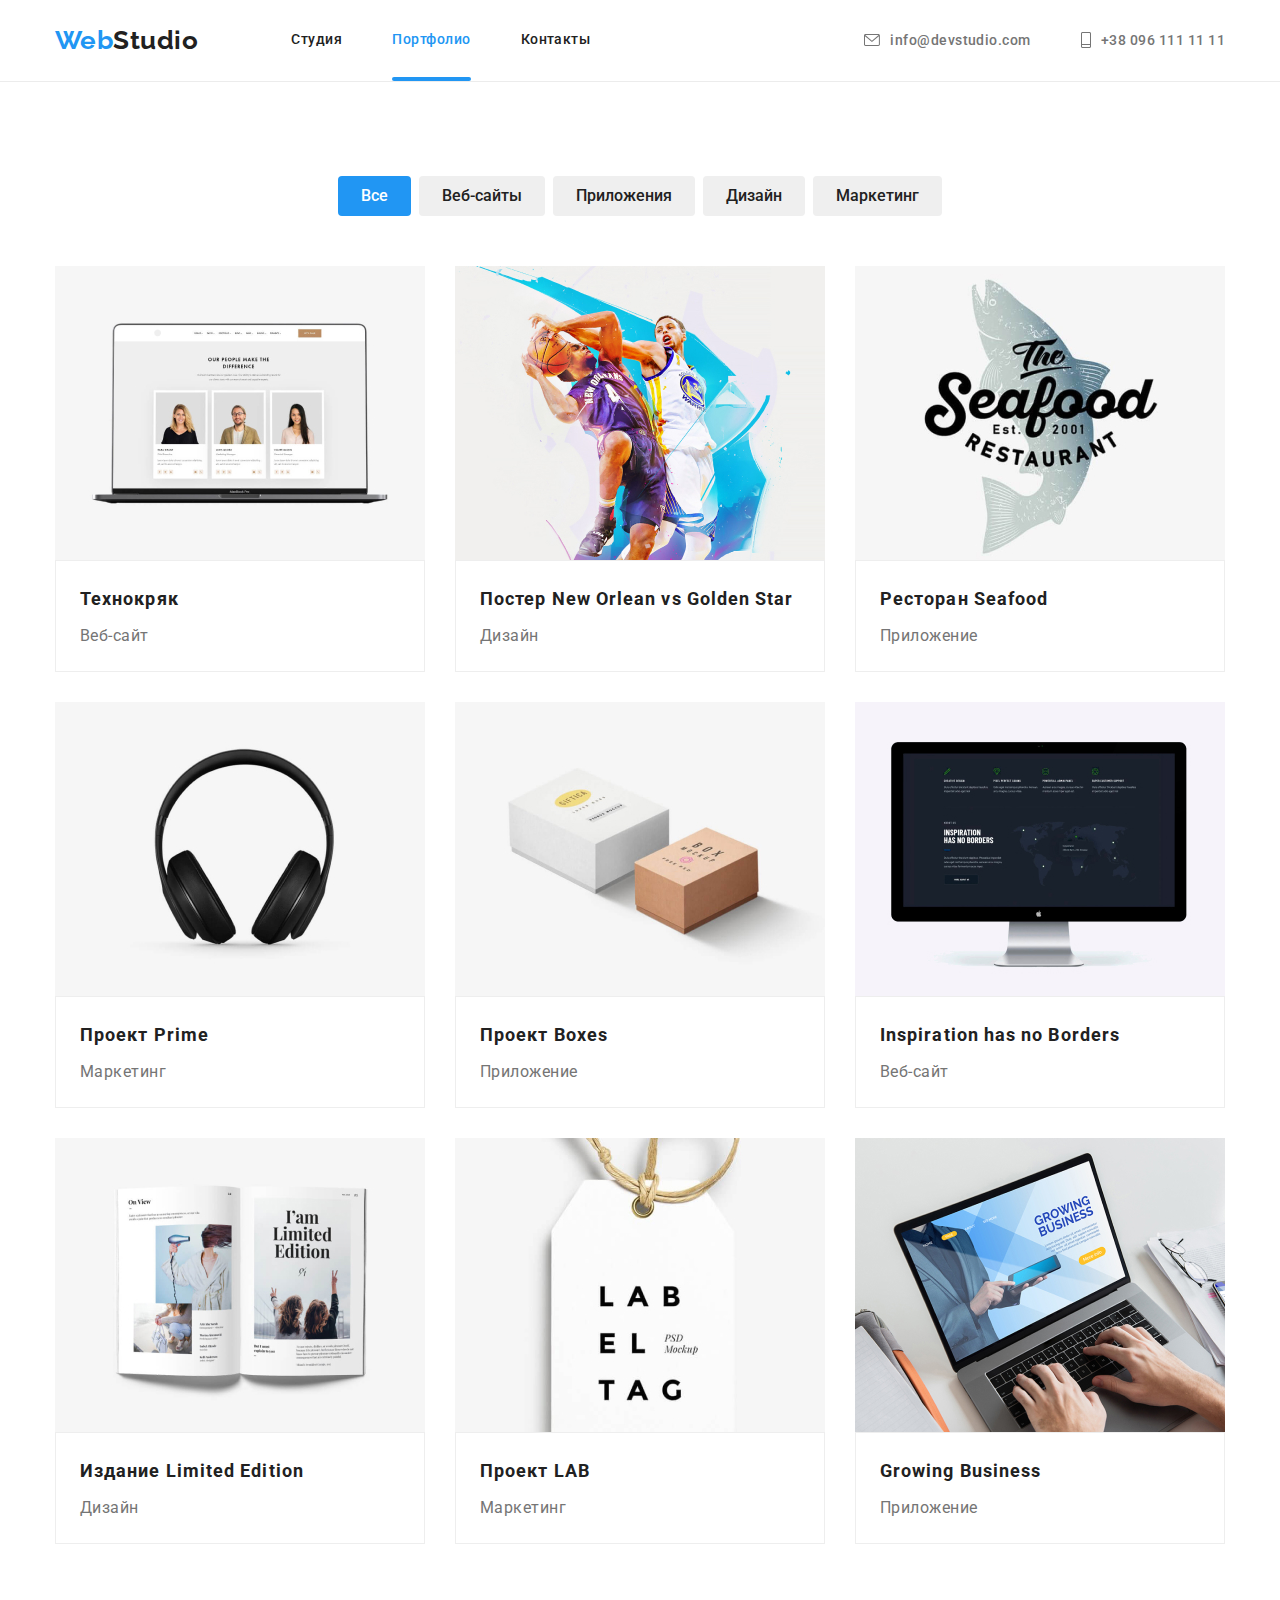
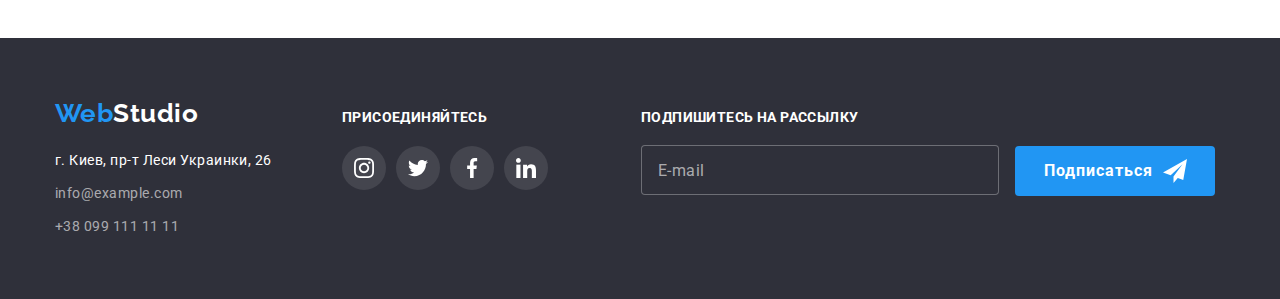
==== portfolio.html @ a531d58f "дз 7" ====
<!DOCTYPE html>
<html lang="ru">
  <head>
    <meta charset="UTF-8" />
    <meta http-equiv="X-UA-Compatible" content="IE=edge" />
    <meta name="viewport" content="width=device-width, initial-scale=1.0" />
    <title>Document</title>
    <link rel="preconnect" href="https://fonts.googleapis.com" />
    <link rel="preconnect" href="https://fonts.gstatic.com" crossorigin />
    <link
      href="https://fonts.googleapis.com/css2?family=Raleway:wght@700&family=Roboto:wght@400;500;700;900&display=swap"
      rel="stylesheet"
    />
    <link
      rel="stylesheet"
      href="https://cdnjs.cloudflare.com/ajax/libs/modern-normalize/1.1.0/modern-normalize.min.css"
    />

    <link rel="stylesheet" href="./css/styles.css" />
  </head>
  <body>
    <!--Шапка-->
    <header class="page-header">
      <div class="container main-nav">
        <nav class="main-nav">
          <a href="/" class="logo">Web<span class="logo-text">Studio</span></a>
          <ul class="site-nav list">
            <li class="item"><a href="./index.html" class="link">Студия</a></li>
            <li class="item"><a href="" class="link current">Портфолио</a></li>
            <li class="item"><a href="" class="link">Контакты</a></li>
          </ul>
        </nav>
        <ul class="auth-nav list">
          <li class="item">
            <a href="mailto:info@devstudio.com" class="link">
              <svg class="icon" width="16" height="12">
                <use href="./images/icons.svg#icon-mail"></use>
              </svg>
              info@devstudio.com
            </a>
          </li>
          <li class="item">
            <a href="tel:+38 096 111 11 11" class="link">
              <svg class="icon" width="10" height="16">
                <use href="./images/icons.svg#icon-telephone"></use>
              </svg>
              +38 096 111 11 11
            </a>
          </li>
        </ul>
      </div>
    </header>
    <main>
      <!--Перечень услуг-->
      <section class="section">
        <div class="container">
          <ul class="sections-button">
            <li class="item">
              <button type="button" class="button-link current">Все</button>
            </li>
            <li class="item">
              <button type="button" class="button-link">Веб-сайты</button>
            </li>
            <li class="item">
              <button type="button" class="button-link">Приложения</button>
            </li>
            <li class="item">
              <button type="button" class="button-link">Дизайн</button>
            </li>
            <li class="item">
              <button type="button" class="button-link">Маркетинг</button>
            </li>
          </ul>
          <ul class="portfolio-cards">
            <li class="cards-item">
              <a href="" class="products-cards">
                <div class="cards-item-link">
                  <img src="./images/img7.jpg" alt="Ноутбук" width="370" />
                  <p class="portfolio-text">
                    Технокряк это современная площадка распространения
                    коронавируса. Компании используют эту платформу для
                    цифрового шпионажа и атак на защищённые сервера конкурентов.
                  </p>
                </div>
                <div class="portfolio-border">
                  <h2 class="portfolio-name">Технокряк</h2>
                  <p class="portfolio-surname">Веб-сайт</p>
                </div>
              </a>
            </li>
            <li class="cards-item">
              <a href="" class="products-cards">
                <div class="cards-item-link">
                  <img
                    src="./images/img8.jpg"
                    alt="Баскетболисты"
                    width="370"
                  />
                  <p class="portfolio-text">
                    Технокряк это современная площадка распространения
                    коронавируса. Компании используют эту платформу для
                    цифрового шпионажа и атак на защищённые сервера конкурентов.
                  </p>
                </div>
                <div class="portfolio-border">
                  <h2 class="portfolio-name">
                    Постер<span lang="en"> New Orlean vs Golden Star</span>
                  </h2>
                  <p class="portfolio-surname">Дизайн</p>
                </div>
              </a>
            </li>
            <li class="cards-item">
              <a href="" class="products-cards">
                <div class="cards-item-link">
                  <img src="./images/img9.jpg" alt="Рыба" width="370" />
                  <p class="portfolio-text">
                    Технокряк это современная площадка распространения
                    коронавируса. Компании используют эту платформу для
                    цифрового шпионажа и атак на защищённые сервера конкурентов.
                  </p>
                </div>
                <div class="portfolio-border">
                  <h2 class="portfolio-name">
                    Ресторан<span lang="en"> Seafood</span>
                  </h2>
                  <p class="portfolio-surname">Приложение</p>
                </div>
              </a>
            </li>
            <li class="cards-item">
              <a href="" class="products-cards">
                <div class="cards-item-link">
                  <img src="./images/img10.jpg" alt="Наушники" width="370" />
                  <p class="portfolio-text">
                    Технокряк это современная площадка распространения
                    коронавируса. Компании используют эту платформу для
                    цифрового шпионажа и атак на защищённые сервера конкурентов.
                  </p>
                </div>
                <div class="portfolio-border">
                  <h2 class="portfolio-name">
                    Проект<span lang="en"> Prime</span>
                  </h2>
                  <p class="portfolio-surname">Маркетинг</p>
                </div>
              </a>
            </li>
            <li class="cards-item">
              <a href="" class="products-cards">
                <div class="cards-item-link">
                  <img src="./images/img11.jpg" alt="Коробки" width="370" />
                  <p class="portfolio-text">
                    Технокряк это современная площадка распространения
                    коронавируса. Компании используют эту платформу для
                    цифрового шпионажа и атак на защищённые сервера конкурентов.
                  </p>
                </div>
                <div class="portfolio-border">
                  <h2 class="portfolio-name">
                    Проект<span lang="en"> Boxes</span>
                  </h2>
                  <p class="portfolio-surname">Приложение</p>
                </div>
              </a>
            </li>
            <li class="cards-item">
              <a href="" class="products-cards">
                <div class="cards-item-link">
                  <img src="./images/img12.jpg" alt="Монитор" width="370" />
                  <p class="portfolio-text">
                    Технокряк это современная площадка распространения
                    коронавируса. Компании используют эту платформу для
                    цифрового шпионажа и атак на защищённые сервера конкурентов.
                  </p>
                </div>
                <div class="portfolio-border">
                  <h2 class="portfolio-name">
                    <span lang="en"> Inspiration has no Borders</span>
                  </h2>
                  <p class="portfolio-surname">Веб-сайт</p>
                </div>
              </a>
            </li>
            <li class="cards-item">
              <a href="" class="products-cards">
                <div class="cards-item-link">
                  <img src="./images/img13.jpg" alt="Журнал" width="370" />
                  <p class="portfolio-text">
                    Технокряк это современная площадка распространения
                    коронавируса. Компании используют эту платформу для
                    цифрового шпионажа и атак на защищённые сервера конкурентов.
                  </p>
                </div>
                <div class="portfolio-border">
                  <h2 class="portfolio-name">
                    Издание<span lang="en"> Limited Edition</span>
                  </h2>
                  <p class="portfolio-surname">Дизайн</p>
                </div>
              </a>
            </li>
            <li class="cards-item">
              <a href="" class="products-cards">
                <div class="cards-item-link">
                  <img src="./images/img14.jpg" alt="Кулон" width="370" />
                  <p class="portfolio-text">
                    Технокряк это современная площадка распространения
                    коронавируса. Компании используют эту платформу для
                    цифрового шпионажа и атак на защищённые сервера конкурентов.
                  </p>
                </div>
                <div class="portfolio-border">
                  <h2 class="portfolio-name">
                    Проект<span lang="en"> LAB</span>
                  </h2>
                  <p class="portfolio-surname">Маркетинг</p>
                </div>
              </a>
            </li>
            <li class="cards-item">
              <a href="" class="products-cards">
                <div class="cards-item-link">
                  <img
                    src="./images/img15.jpg"
                    alt="Работа за ноутбуком"
                    width="370"
                  />
                  <p class="portfolio-text">
                    Технокряк это современная площадка распространения
                    коронавируса. Компании используют эту платформу для
                    цифрового шпионажа и атак на защищённые сервера конкурентов.
                  </p>
                </div>
                <div class="portfolio-border">
                  <h2 class="portfolio-name">
                    <span lang="en"> Growing Business</span>
                  </h2>
                  <p class="portfolio-surname">Приложение</p>
                </div>
              </a>
            </li>
          </ul>
        </div>
      </section>
    </main>
    <!--Подвал-->
    <footer class="basement basic">
      <div class="container">
        <div class="footer-other">
          <div class="adress-other">
            <a href="/" class="logo"
              >Web<span class="logo-second">Studio</span></a
            >
            <address class="addres-list">
              г. Киев, пр-т Леси Украинки, 26
            </address>

            <address>
              <ul class="contacts-list">
                <li class="item">
                  <a href="mailto:info@example.com" class="link"
                    >info@example.com</a
                  >
                </li>
                <li class="item">
                  <a href="tel:+380991111111" class="link">+38 099 111 11 11</a>
                </li>
              </ul>
            </address>
          </div>
          <div class="second-other">
            <h2 class="second-title">Присоединяйтесь</h2>
            <ul class="second-social-list">
              <li class="second-social-item">
                <a href="" class="second-social-link">
                  <svg class="second-social-icon" width="20" height="20">
                    <use href="./images/icons.svg#icon-instagram"></use>
                  </svg>
                </a>
              </li>
              <li class="second-social-item">
                <a href="" class="second-social-link">
                  <svg class="second-social-icon" width="20" height="20">
                    <use href="./images/icons.svg#icon-twitter"></use>
                  </svg>
                </a>
              </li>
              <li class="second-social-item">
                <a href="" class="second-social-link">
                  <svg class="second-social-icon" width="20" height="20">
                    <use href="./images/icons.svg#icon-facebook"></use>
                  </svg>
                </a>
              </li>
              <li class="second-social-item">
                <a href="" class="second-social-link">
                  <svg class="second-social-icon" width="20" height="20">
                    <use href="./images/icons.svg#icon-linkedin"></use>
                  </svg>
                </a>
              </li>
            </ul>
          </div>
          <div class="second-form">
            <form class="form-footer">
              <h3 class="form-title">Подпишитесь на рассылку</h3>
              <input
                type="email"
                name="mail"
                id="mail"
                class="form-comment"
                placeholder="E-mail"
              />
              <button type="submit" class="form-button">
                Подписаться
                <svg class="form-icon" width="24" height="24">
                  <use href="./images/icons.svg#iconsend"></use>
                </svg>
              </button>
            </form>
          </div>
        </div>
      </div>
    </footer>
  </body>
</html>
---- css/styles.css ----
/* цвет основно текста #212121 */
/* цвет вторичного текста #757575 */
/* акцент #2196F3 */
:root {
  --primary-text-color: #757575;
  --title-text-color: #212121;
  --accent-color: #2196f3;
  --primary-bg-color: #ffffff;
  --second-accent-color: rgba(255, 255, 255, 0.6);
  --secondary-bg-color: #f5f4fa;
}
body {
  background-color: var(--primary-bg-color);
  color: var(--primary-text-color);

  font-family: Roboto, sans-serif;
  letter-spacing: 0.03em;
}
/* Utilities */
ul {
  padding: 0;
  margin: 0;
  list-style: none;
}
.container {
  margin-left: auto;
  margin-right: auto;
  width: 1200px;
  padding-left: 15px;
  padding-right: 15px;
  /* outline: 1px solid tomato; */
}
img {
  display: block;
  max-width: 100%;
  height: auto;
}
.section {
  padding-top: 94px;
  padding-bottom: 94px;
}

.logo {
  color: var(--accent-color);

  font-family: Raleway, sans-serif;
  font-weight: 700;
  font-size: 26px;
  line-height: 1.2;
  text-decoration: none;
}
.logo-text {
  color: var(--title-text-color);
}

/* Page header */
.page-header {
  border-bottom: 1px solid #ececec;
}
/* Main nav */
.main-nav {
  display: flex;
  align-items: center;
}
/* site nav */
.site-nav {
  display: flex;
  margin-left: 93px;
}
.site-nav .item:not(:last-child) {
  margin-right: 50px;
}
.site-nav .link {
  position: relative;
  display: block;
  padding-top: 32px;
  padding-bottom: 32px;
  color: var(--title-text-color);

  font-weight: 500;
  font-size: 14px;
  line-height: 1.14;
  text-decoration: none;
  transition: color 250ms cubic-bezier(0.4, 0, 0.2, 1);
}
.site-nav .link:hover,
.site-nav .link:focus {
  color: var(--accent-color);
  transition: color 250ms cubic-bezier(0.4, 0, 0.2, 1);
}
.site-nav .link.current::after {
  content: "";
  position: absolute;
  width: 100%;
  height: 4px;
  bottom: -1px;
  left: 0;
  border-radius: 2px;
  background-color: var(--accent-color);
}
.site-nav .link.current {
  color: var(--accent-color);
}
/* auth nav */
.auth-nav {
  margin-left: auto;
  display: flex;
}
.auth-nav .item:not(:last-child) {
  margin-right: 50px;
}
.auth-nav .link {
  display: flex;
  align-items: center;
  justify-content: center;
  padding-top: 32px;
  padding-bottom: 32px;
  color: var(--primary-text-color);

  font-weight: 500;
  font-size: 14px;
  line-height: 1.2;
  text-decoration: none;
  transition: color 250ms cubic-bezier(0.4, 0, 0.2, 1);
}
.auth-nav .icon {
  fill: currentColor;
  margin-right: 10px;
}
.auth-nav .link:hover,
.auth-nav .link:focus {
  color: var(--accent-color);
  transition: color 250ms cubic-bezier(0.4, 0, 0.2, 1);
}
.auth-nav .link.current {
  color: var(--accent-color);
}

/* Hero */
.hero {
  padding-top: 200px;
  padding-bottom: 200px;
  text-align: center;
}
.hero-title {
  margin-top: 0;
  margin-bottom: 30px;
  color: var(--primary-bg-color);

  font-weight: 900;
  font-size: 44px;
  line-height: 1.4;
  text-transform: uppercase;
}
.basic {
  background-color: #2f303a;
}
.second {
  background-color: var(--secondary-bg-color);
}
.overlay {
  max-width: 1600px;
  margin-left: auto;
  margin-right: auto;
  background-image: linear-gradient(
      rgba(47, 48, 58, 0.4),
      rgba(47, 48, 58, 0.4)
    ),
    url(../images/hero1.jpg);
  background-repeat: no-repeat;
  background-position: center;
  background-size: cover;
}
.backdrop {
  position: fixed;
  top: 0;
  left: 0;
  width: 100%;
  height: 100%;
  background-color: rgba(0, 0, 0, 0.2);
  z-index: 1;
  opacity: 1;
  transition: opacity 250ms cubic-bezier(0.4, 0, 0.2, 1);
}
.backdrop.is-hidden {
  opacity: 0;
  pointer-events: none;
}
.backdrop.is-hidden .modal {
  transform: translate(-50%, -50%) scale(0.2);
}
.modal {
  position: fixed;
  top: 50%;
  left: 50%;
  width: 528px;
  height: 581px;
  background-color: var(--primary-bg-color);
  box-shadow: 0px 1px 3px rgba(0, 0, 0, 0.12), 0px 1px 1px rgba(0, 0, 0, 0.14),
    0px 2px 1px rgba(0, 0, 0, 0.2);
  border-radius: 4px;
  transform: translate(-50%, -50%) scale(1);
  transition: transform 250ms cubic-bezier(0.4, 0, 0.2, 1);
}
.modal-close {
  position: absolute;
  top: 10px;
  right: 10px;
  width: 30px;
  height: 30px;
  background-color: var(--primary-bg-color);
  border: 1px solid rgba(0, 0, 0, 0.1);
  border-radius: 50%;
  display: flex;
  align-items: center;
  justify-content: center;
  cursor: pointer;
  transition: border-color 250ms;
  transition-timing-function: cubic-bezier(0.4, 0, 0.2, 1);
}
.close-icon {
  transition: fill 250ms linear;
  transition-timing-function: cubic-bezier(0.4, 0, 0.2, 1);
}
.modal-close:hover .close-icon {
  fill: var(--accent-color);
}
.is-hidden {
  visibility: hidden;
  opacity: 0;
  pointer-events: none;
}
.modal-title {
  padding-bottom: 12px;
  font-weight: bold;
  font-size: 20px;
  line-height: 1.2px;
  letter-spacing: 0.03em;
  color: var(--title-text-color);
  text-align: center;
}
.modal-form {
  margin-left: auto;
  margin-right: auto;
  padding: 40px;
}
.form-field {
  position: relative;
  margin-top: 30px;
  display: flex;
  flex-direction: column;
}
.policy-field {
  margin-top: 20px;
  margin-bottom: 30px;
}
.is-hidden {
  position: absolute;
  width: 1px;
  height: 1px;
  margin: -1px;
  border: 0;
  padding: 0;
  clip: rect(0 0 0 0);
  overflow: hidden;
}
.policy-text {
  display: flex;
  font-size: 14px;
  line-height: 1.71;
  letter-spacing: 0.03em;
  align-items: center;
  justify-content: center;
  color: var(--primary-text-color);
}
.policy-text::before {
  content: "";
  width: 16px;
  height: 15px;
  border: solid 2px #000000;
  margin-right: 5px;
  display: block;
  border-radius: 2px;
}
.policy-link {
  text-decoration-skip-ink: none;
  color: var(--accent-color);
  padding-left: 3px;
}
.checkbox:checked + .policy-text::before {
  background-size: contain;
  background: url(../images/icon\ check.svg);
  background-origin: border-box;
  border: none;
}
.form-label {
  position: absolute;
  padding-bottom: 10px;
  bottom: 100%;
  left: 0px;
  font-weight: 400;
  font-size: 12px;
  line-height: 1.2px;
  letter-spacing: 0.01em;
  color: rgba(117, 117, 117, 1);
}
.input-icon {
  position: absolute;
  margin-left: 12px;
  top: 50%;
  transform: translateY(-50%);
  left: 5px;
}
.input-svg {
  position: relative;
}
.form-input {
  width: 100%;
  height: 40px;
  margin: 0;
  padding-top: 12px;
  padding-bottom: 12px;
  padding-left: 42px;
  border: 1px solid rgba(33, 33, 33, 0.2);
  border-radius: 4px;
  outline: none;
  transition: border-color 250ms linear;
  transition-timing-function: cubic-bezier(0.4, 0, 0.2, 1);
}
.form-input:focus + .input-icon {
  fill: var(--accent-color);
  border-color: var(--accent-color);
}
.form-input:focus {
  border-color: var(--accent-color);
}
.coment::placeholder {
  font-size: 14px;
  line-height: 1.14;
  letter-spacing: 0.01em;
  color: rgba(117, 117, 117, 0.5);
}
.coment {
  border: 1px solid rgba(33, 33, 33, 0.2);
  padding-top: 0;
  padding: 12px 16px;
  border-radius: 4px;
  outline: none;
  width: 100%;
  height: 120px;
  resize: none;
}
.coment:focus {
  border-color: var(--accent-color);
}
.modal-button {
  display: block;
  margin-left: auto;
  margin-right: auto;
  font-size: 16px;
  line-height: 1.9;
  text-align: center;
  letter-spacing: 0.06em;
  width: 200px;
  height: 50px;
  box-shadow: 0px 4px 4px rgba(0, 0, 0, 0.15);
  border-radius: 4px;
  border: none;
  cursor: pointer;
  background-color: var(--accent-color);
  color: var(--primary-bg-color);
}
.modal-button:hover,
.modal-button:focus {
  background-color: #188ce8;
  transition: background-color 250ms cubic-bezier(0.4, 0, 0.2, 1);
}
/* Section */
.section-block {
  padding-top: 0;
  padding-bottom: 94px;
}
.section-title {
  margin-top: 0;
  margin-bottom: 50px;
  color: var(--title-text-color);

  font-weight: 700;
  font-size: 36px;
  line-height: 1.2;
  text-align: center;
}
.doing {
  display: flex;
  flex-wrap: wrap;
  margin-right: -30px;
}
.doing .item {
  flex-basis: calc(100% / 3 - 30px);
  margin-right: 30px;
}
.thumb {
  position: relative;
}
.thumb .labe {
  position: absolute;
  width: 100%;
  height: 70px;
  bottom: 0;
  left: 0;
  margin: 0;
  padding: 27px 82px;
  font-weight: bold;
  text-align: center;
  font-size: 14px;
  line-height: 1.14;
  letter-spacing: 0.03em;
  text-transform: uppercase;
  background-color: rgba(47, 48, 58, 0.8);
  color: var(--primary-bg-color);
}
/* Features */
.feature-list {
  display: flex;
  flex-wrap: wrap;
  margin-right: -30px;
}
.feature-list .item {
  flex-basis: calc(100% / 4 - 30px);
  margin-right: 30px;
}
.feature-list .about {
  display: flex;
  align-items: center;
  justify-content: center;
  width: 270px;
  height: 120px;
  margin-bottom: 30px;
  background-color: #f5f4fa;
  border-radius: 4px;
}
.feature-list .icon {
  display: flex;
  align-items: center;
  justify-content: center;
}
.feature-list .title {
  margin-top: 0;
  margin-bottom: 10px;
  color: var(--title-text-color);

  font-weight: 700;
  font-size: 14px;
  line-height: 1.14;
  text-transform: uppercase;
}
.feature-list .text {
  margin-top: 0;
  margin-bottom: 0;
  font-size: 14px;
  line-height: 1.71;
}
/* Team */
.team-list {
  display: flex;
  flex-wrap: wrap;
  margin-right: -30px;
  text-align: center;
}
.team-list .item {
  flex-basis: calc(100% / 4 - 30px);
  margin-right: 30px;
}
.team-list .title {
  margin-top: 0;
  margin-bottom: 10px;
  color: var(--title-text-color);

  font-weight: 500;
  font-size: 16px;
  line-height: 1.2;
}
.team-list .text {
  margin-top: 0;
  margin-bottom: 0;
  font-size: 16px;
  line-height: 1.2;
  margin-bottom: 16px;
}
.description {
  padding: 30px 0;
}
.foto {
  background: #ffffff;
  box-shadow: 0px 1px 3px rgba(0, 0, 0, 0.12), 0px 1px 1px rgba(0, 0, 0, 0.14),
    0px 2px 1px rgba(0, 0, 0, 0.2);
  border-radius: 0px 0px 4px 4px;
}
.team-social-list {
  display: flex;
  justify-content: center;
}
.team-social-item {
  width: 44px;
  height: 44px;
}
.team-social-item + .team-social-item {
  margin-left: 10px;
}
.team-social-link {
  width: 100%;
  height: 100%;
  border-radius: 50%;
  display: flex;
  align-items: center;
  justify-content: center;
  background-color: #ffffff;
  color: #afb1b8;
  transition: color 250ms cubic-bezier(0.4, 0, 0.2, 1),
    background-color 250ms cubic-bezier(0.4, 0, 0.2, 1);
}
.team-social-icon {
  fill: currentColor;
}
.team-social-link:hover,
.team-social-link:focus {
  background-color: var(--accent-color);
  color: #ffffff;
  transition: color 250ms cubic-bezier(0.4, 0, 0.2, 1),
    background-color 250ms cubic-bezier(0.4, 0, 0.2, 1);
}
/* Clients */
.section-clients {
  display: flex;
  justify-content: center;
}
.section-clients-item {
  width: 170px;
  height: 92px;
}
.section-clients-item + .section-clients-item {
  margin-left: 30px;
}
.section-clients-link {
  width: 100%;
  height: 100%;
  display: flex;
  align-items: center;
  justify-content: center;
  border: 1px solid #afb1b8;
  border-radius: 4px;
  color: #afb1b8;
  transition: color 250ms cubic-bezier(0.4, 0, 0.2, 1),
    background-color 250ms cubic-bezier(0.4, 0, 0.2, 1);
}
.section-clients-icon {
  fill: currentColor;
}
.section-clients-link:hover,
.section-clients-link:focus {
  background-color: #ffffff;
  color: var(--accent-color);
  border: 1px solid var(--accent-color);
  transition: color 250ms cubic-bezier(0.4, 0, 0.2, 1),
    background-color 250ms cubic-bezier(0.4, 0, 0.2, 1);
}

/* Button */
.button {
  border-radius: 4px;
  padding: 10px 32px;

  color: var(--title-text-color);
  background-color: var(--primary-bg-color);
  text-align: center;
  font-family: inherit;
  border: 1px solid transparent;
  cursor: pointer;
}
.button.ptimary {
  background-color: var(--accent-color);
  color: var(--primary-bg-color);

  font-weight: 700;
  font-size: 16px;
  line-height: 1.8;
}

.sections-button .item:not(:last-child) {
  margin-right: 8px;
}
.sections-button {
  display: flex;
  margin-top: 0;
  margin-bottom: 50px;
  justify-content: center;
}
.button-link {
  display: inline-block;
  border-radius: 4px;
  padding: 6px 22px;
  color: var(--title-text-color);

  font-weight: 500;
  font-size: 16px;
  line-height: 1.63;
  cursor: pointer;
  font-family: inherit;
  text-align: center;
  border: 1px solid transparent;
  transition: color 250ms cubic-bezier(0.4, 0, 0.2, 1),
    background-color 250ms cubic-bezier(0.4, 0, 0.2, 1);
}
.button-link:hover,
.button-link:focus {
  color: var(--primary-bg-color);
  background-color: var(--accent-color);
  box-shadow: 0px 3px 1px rgba(0, 0, 0, 0.1), 0px 1px 2px rgba(0, 0, 0, 0.08),
    0px 2px 2px rgba(0, 0, 0, 0.12);
  transition: color 250ms cubic-bezier(0.4, 0, 0.2, 1),
    background-color 250ms cubic-bezier(0.4, 0, 0.2, 1);
}
.button-link.current {
  background-color: var(--accent-color);
  color: var(--primary-bg-color);
}
.logo-second {
  color: var(--primary-bg-color);
}
/* Contacts */
.addres-list {
  margin-top: 20px;
  color: var(--primary-bg-color);
  font-style: normal;
  font-size: 14px;
  line-height: 1.71;
  transition: color 250ms cubic-bezier(0.4, 0, 0.2, 1),
    background-color 250ms cubic-bezier(0.4, 0, 0.2, 1);
}
.addres-list:hover,
.addres-list:focus {
  color: var(--accent-color);
  transition: color 250ms cubic-bezier(0.4, 0, 0.2, 1),
    background-color 250ms cubic-bezier(0.4, 0, 0.2, 1);
}
.contacts-list .item {
  margin-top: 9px;
}
.contacts-list .link {
  /* margin-top: 9px; */
  color: var(--second-accent-color);
  font-style: normal;
  font-size: 14px;
  line-height: 1.71;
  text-decoration: none;
  transition: color 250ms cubic-bezier(0.4, 0, 0.2, 1),
    background-color 250ms cubic-bezier(0.4, 0, 0.2, 1);
}
.contacts-list .link:hover,
.contacts-list .link:focus {
  color: var(--accent-color);
  transition: color 250ms cubic-bezier(0.4, 0, 0.2, 1),
    background-color 250ms cubic-bezier(0.4, 0, 0.2, 1);
}
/* Перечень услуг */
.portfolio-cards {
  display: flex;
  flex-wrap: wrap;
  margin-right: -30px;
  margin-bottom: -30px;
}
.portfolio-cards .cards-item {
  flex-basis: calc(100% / 3 - 30px);
  margin-right: 30px;
  margin-bottom: 30px;
}

.portfolio-cards .portfolio-name {
  margin-top: 0;
  margin-bottom: 4px;
  color: var(--title-text-color);

  font-weight: 700;
  font-size: 18px;
  line-height: 2;
  letter-spacing: 0.06em;
}
.portfolio-cards .portfolio-surname {
  margin-top: 0;
  margin-bottom: 0;
  font-weight: 400;
  font-size: 16px;
  line-height: 1.88;
  letter-spacing: 0.03em;
  color: var(--primary-text-color);
}
.portfolio-border {
  padding: 20px 24px;
  border: 1px solid #eeeeee;
}
.products-cards {
  text-decoration: none;
}

.cards-item-link {
  position: relative;
  overflow: hidden;
}
.portfolio-text {
  position: absolute;
  top: 0;
  left: 0;
  margin: 0;
  font-family: roboto;
  font-weight: 400;
  font-size: 18px;
  line-height: 1.6;
  color: var(--primary-bg-color);
  background-color: rgba(33, 150, 243, 0.9);
  padding: 63px 24px;
  transform: translateY(100%);
  transition: transform 250ms cubic-bezier(0.4, 0, 0.2, 1);
}
.cards-item:hover .portfolio-text {
  transform: translateY(0);
}
.cards-item:hover {
  box-shadow: 0px 1px 1px rgba(0, 0, 0, 0.12), 0px 4px 4px rgba(0, 0, 0, 0.06),
    1px 4px 6px rgba(0, 0, 0, 0.16);
}
/* Подвал */
.basement {
  padding-top: 60px;
  padding-bottom: 60px;
}
.second-title {
  display: flex;
  font-weight: 700;
  font-size: 14px;
  line-height: 1.14;
  letter-spacing: 0.03em;
  text-transform: uppercase;
  color: var(--primary-bg-color);
  margin-bottom: 20px;
}
.footer-other {
  display: flex;
  align-items: baseline;
}
.adress-other {
  margin-right: 70px;
}

.second-social-list {
  display: flex;
}
.second-social-item {
  width: 44px;
  height: 44px;
}
.second-social-item + .second-social-item {
  margin-left: 10px;
}
.second-social-link {
  width: 100%;
  height: 100%;
  border-radius: 50%;
  display: flex;
  align-items: center;
  justify-content: center;
  background-color: rgba(255, 255, 255, 0.1);
  color: #ffffff;
  transition: color 250ms cubic-bezier(0.4, 0, 0.2, 1),
    background-color 250ms cubic-bezier(0.4, 0, 0.2, 1);
}
.second-social-icon {
  fill: currentColor;
}
.second-social-link:hover,
.second-social-link:focus {
  background-color: var(--accent-color);
  color: #ffffff;
  transition: color 250ms cubic-bezier(0.4, 0, 0.2, 1),
    background-color 250ms cubic-bezier(0.4, 0, 0.2, 1);
}

.second-form {
  display: block;
  margin-left: 93px;
}
.form-footer {
  /* display: flex;
  flex-wrap: wrap; */
}
.form-title {
  font-weight: 700;
  font-size: 14px;
  letter-spacing: 0.03em;
  text-transform: uppercase;
  color: var(--primary-bg-color);
  margin: 0;
  margin-bottom: 20px;
}

.form-comment::placeholder {
  font-size: 16px;
  line-height: 1.25;
  letter-spacing: 0.03em;
  color: rgba(255, 255, 255, 0.6);
}
.form-comment {
  width: 358px;
  height: 50px;
  border: 1px solid rgba(255, 255, 255, 0.3);
  box-sizing: border-box;
  border-radius: 4px;
  color: rgba(255, 255, 255, 0.6);
  background-color: #2f303a;
  padding: 15px 16px;
}
.form-button {
  margin-left: 12px;
  margin-right: auto;
  font-size: 16px;
  line-height: 1.9;
  text-align: center;
  letter-spacing: 0.06em;
  font-weight: bold;
  width: 200px;
  height: 50px;
  color: var(--primary-bg-color);
  background: var(--accent-color);
  border-radius: 4px;
  cursor: pointer;
  border: none;
  align-items: center;
  justify-content: center;
  display: inline-flex;
}
.form-icon {
  margin-left: 10px;
  fill: var(--primary-bg-color);
  align-items: center;
  justify-content: center;
}
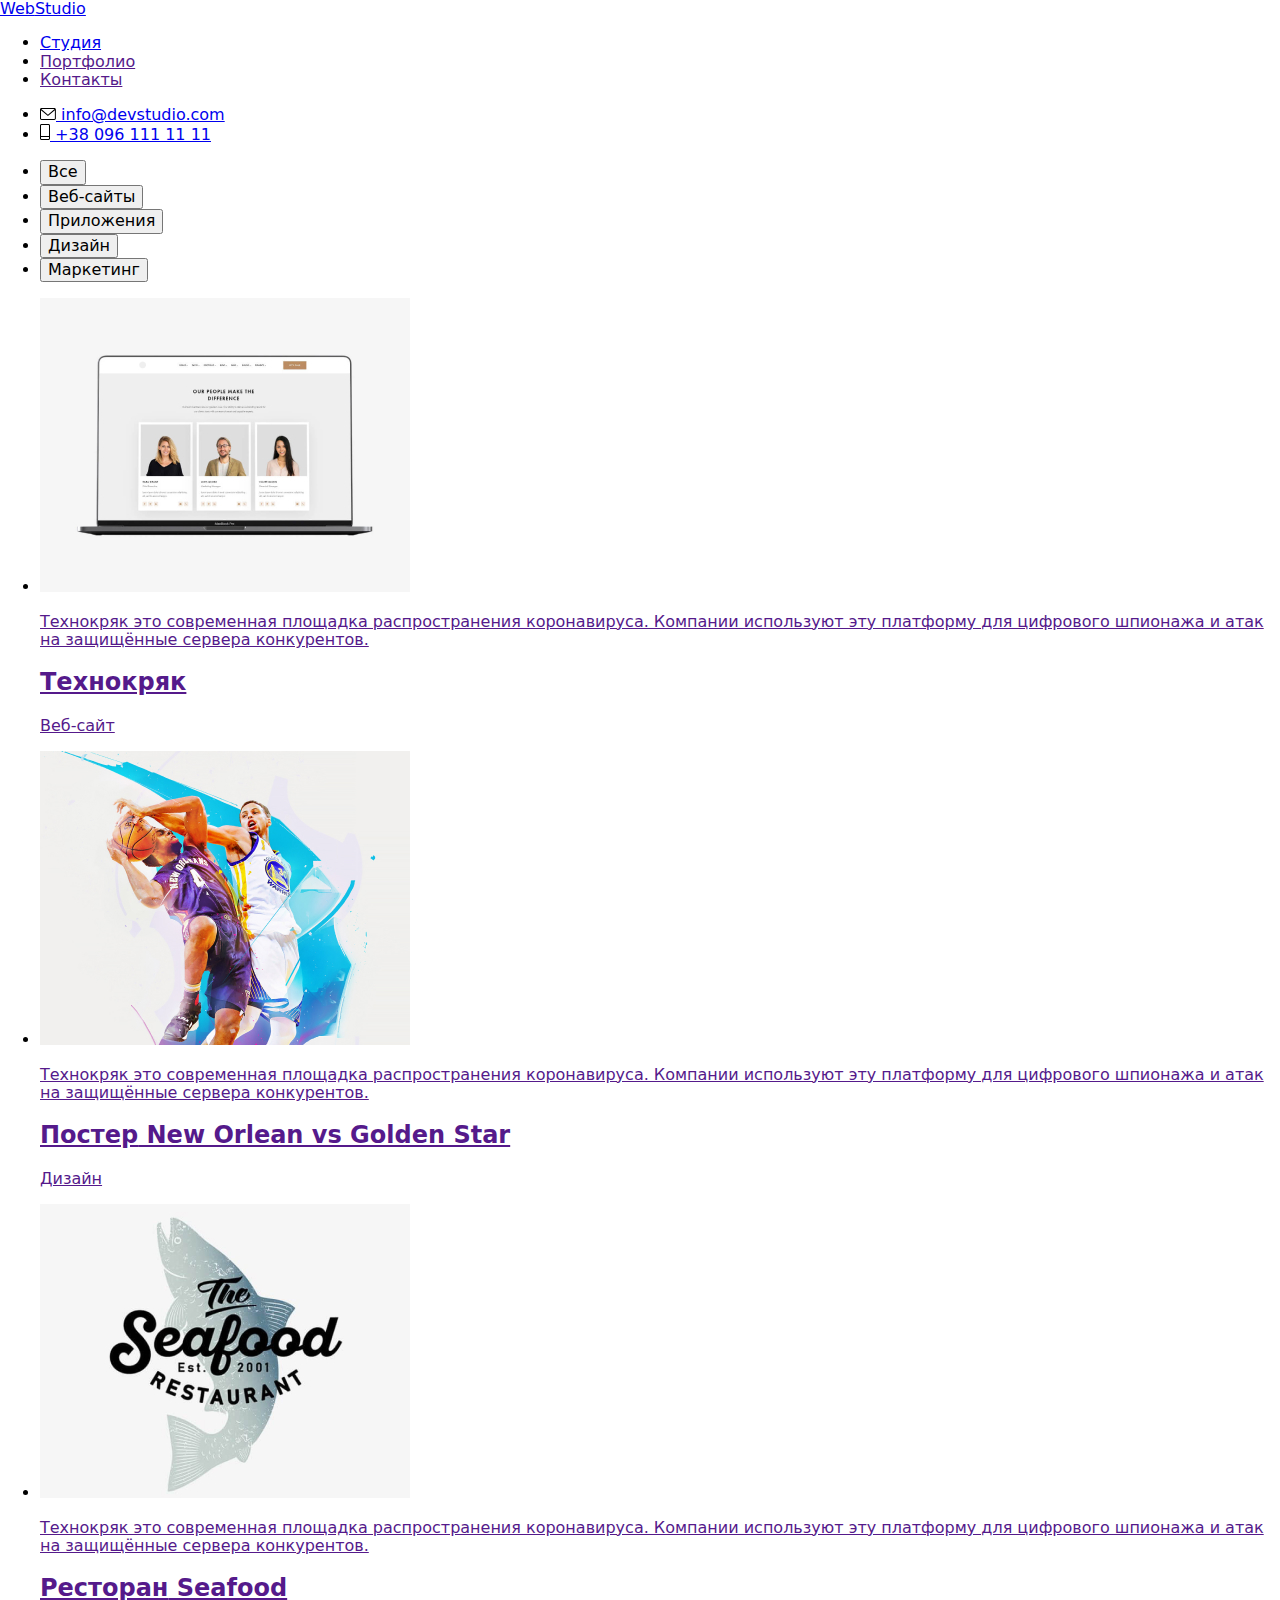
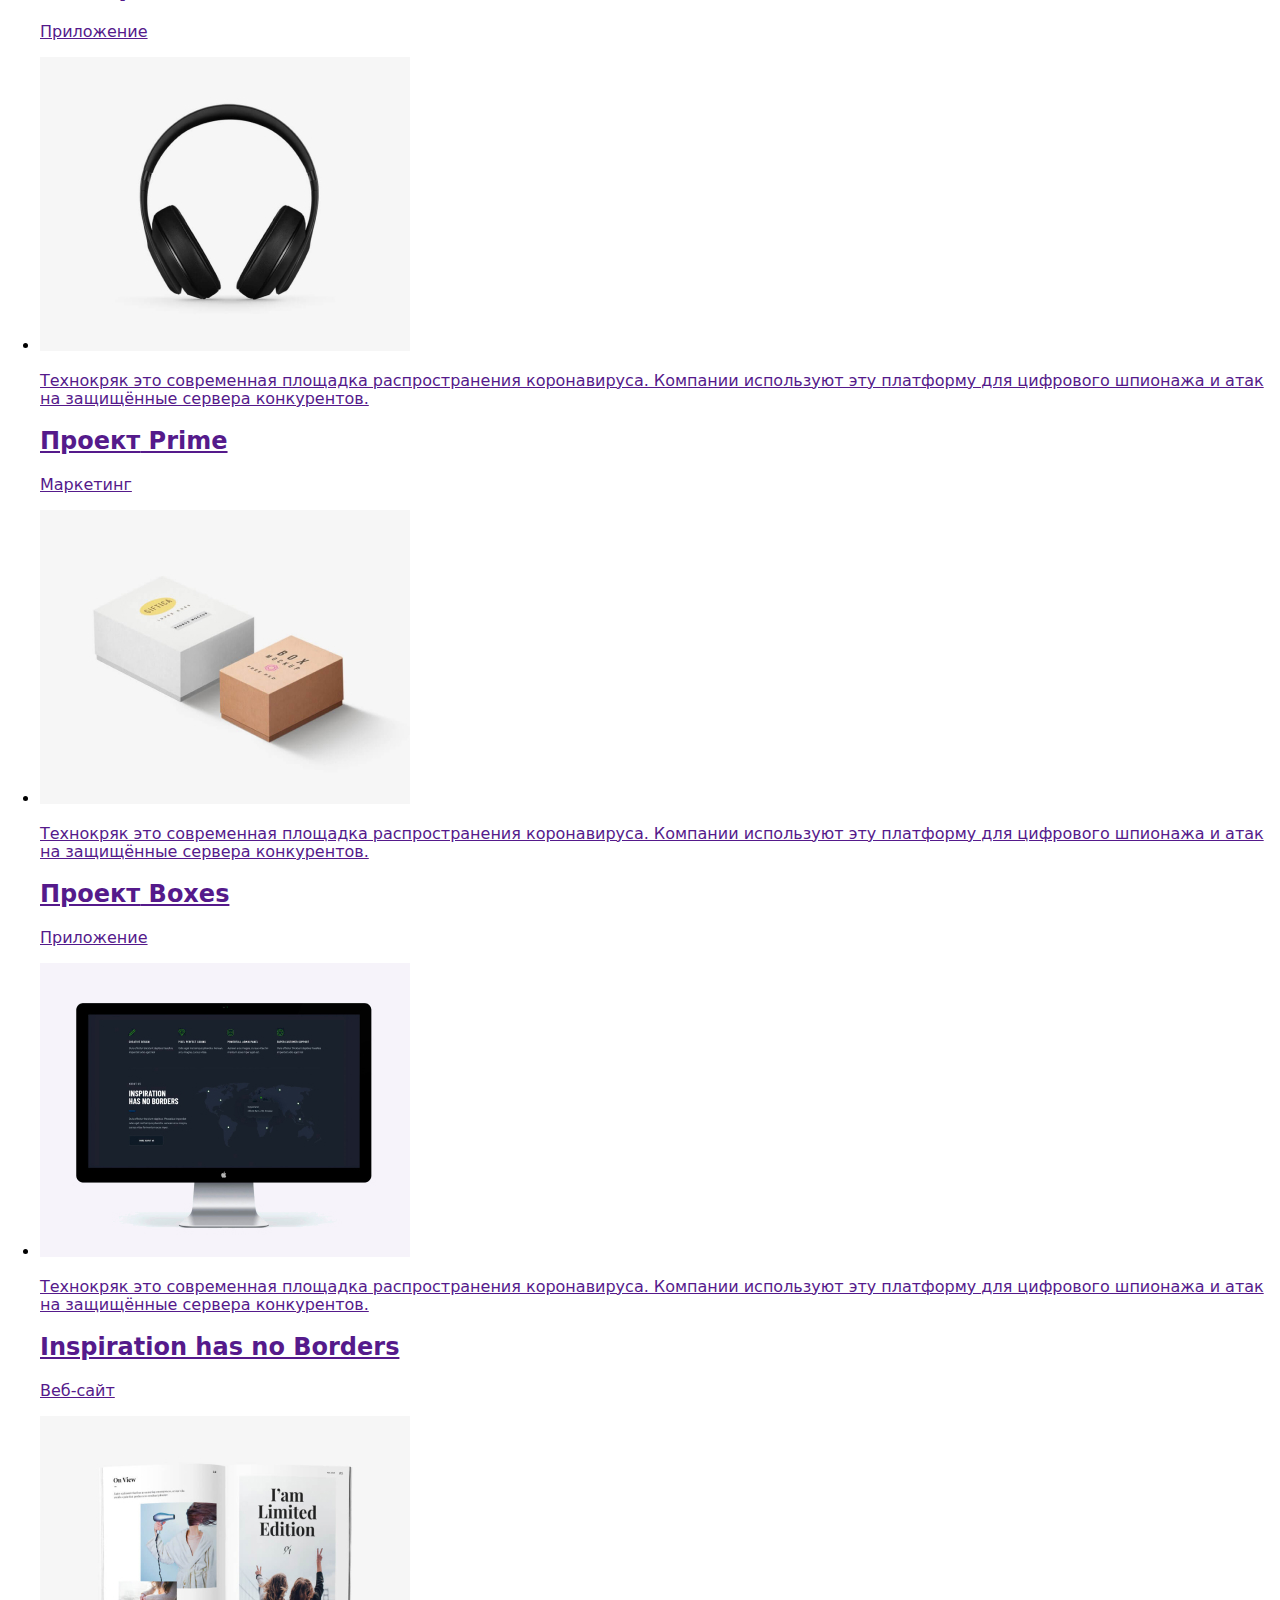
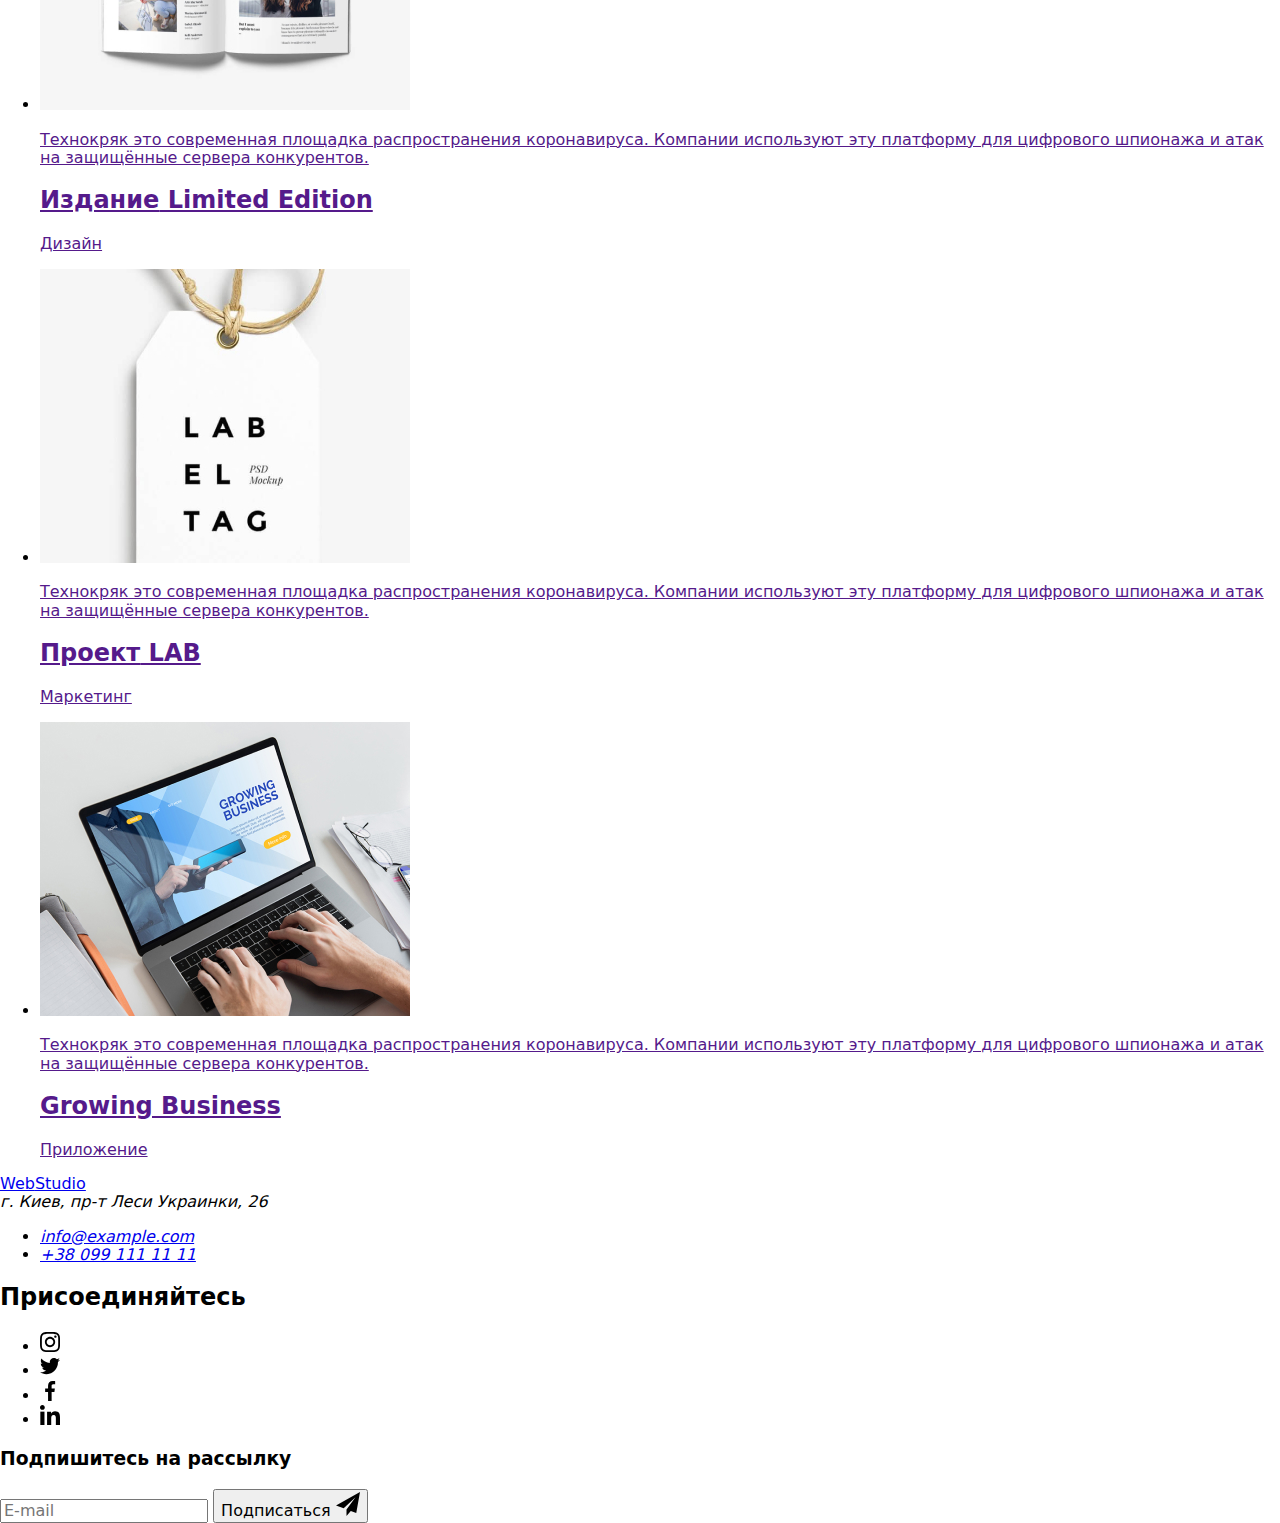
==== commit 1504a4fa: "scss" ====
--- a/portfolio.html
+++ b/portfolio.html
@@ -16,7 +16,7 @@
       href="https://cdnjs.cloudflare.com/ajax/libs/modern-normalize/1.1.0/modern-normalize.min.css"
     />
 
-    <link rel="stylesheet" href="./css/styles.css" />
+    <link rel="stylesheet" href="./css/main.min.css" />
   </head>
   <body>
     <!--Шапка-->
--- a/css/main.min.css
+++ b/css/main.min.css
@@ -0,0 +1 @@
+/* No CSS *//*# sourceMappingURL=main.min.css.map */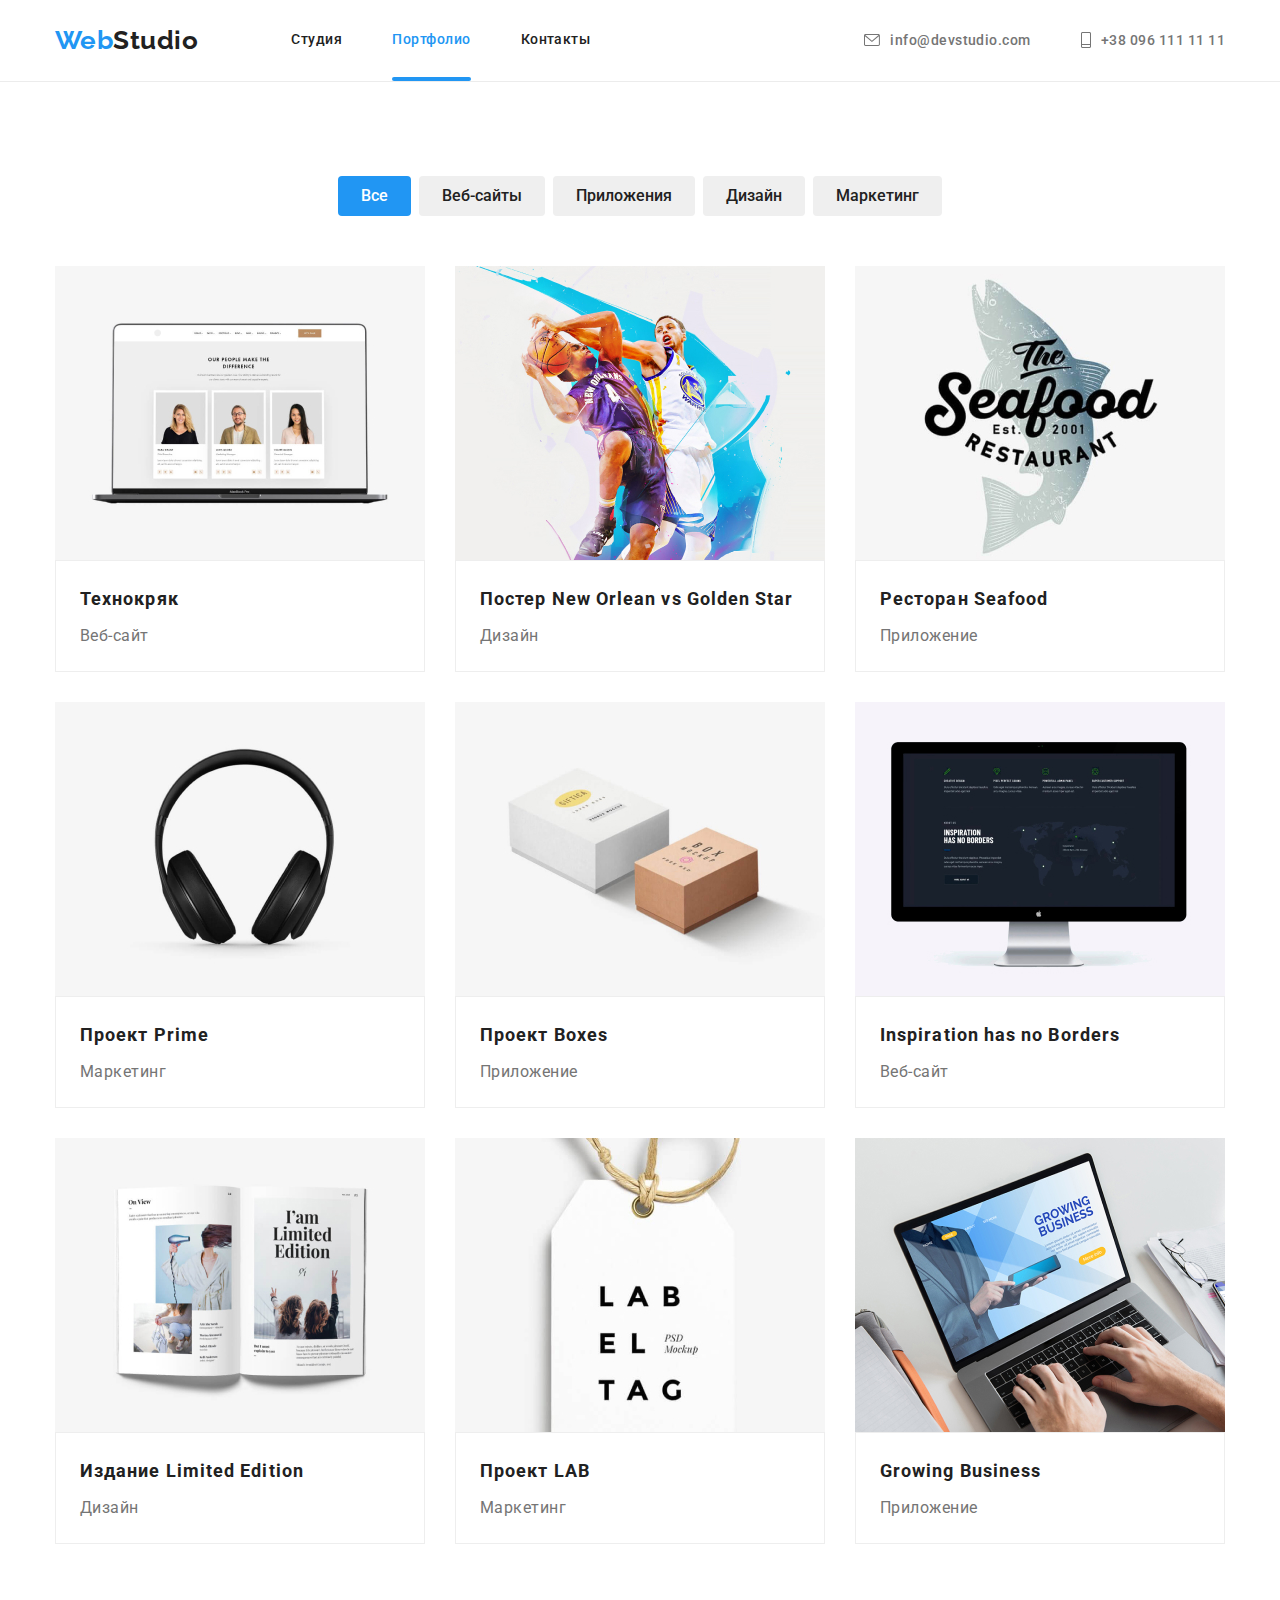
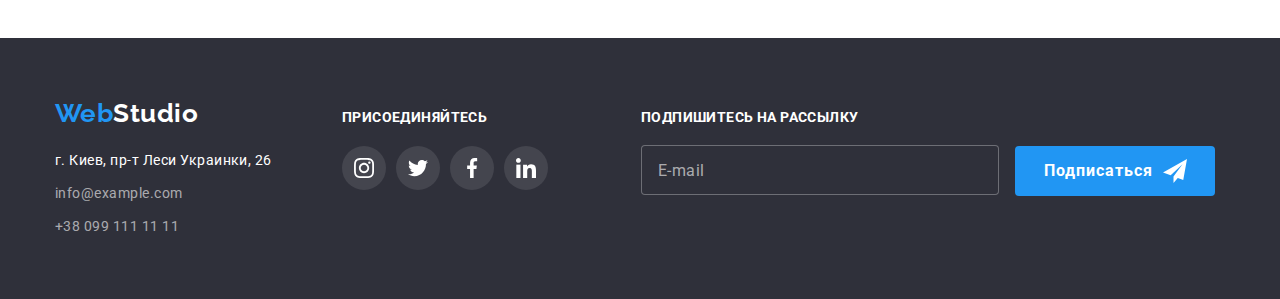
==== commit ec088e8e: "BEM" ====
--- a/portfolio.html
+++ b/portfolio.html
@@ -25,23 +25,29 @@
         <nav class="main-nav">
           <a href="/" class="logo">Web<span class="logo-text">Studio</span></a>
           <ul class="site-nav list">
-            <li class="item"><a href="./index.html" class="link">Студия</a></li>
-            <li class="item"><a href="" class="link current">Портфолио</a></li>
-            <li class="item"><a href="" class="link">Контакты</a></li>
+            <li class="site-nav__item">
+              <a href="./index.html" class="site-nav__link">Студия</a>
+            </li>
+            <li class="site-nav__item">
+              <a href="" class="site-nav__link current">Портфолио</a>
+            </li>
+            <li class="site-nav__item">
+              <a href="" class="site-nav__link">Контакты</a>
+            </li>
           </ul>
         </nav>
         <ul class="auth-nav list">
-          <li class="item">
-            <a href="mailto:info@devstudio.com" class="link">
-              <svg class="icon" width="16" height="12">
+          <li class="auth-nav__item">
+            <a href="mailto:info@devstudio.com" class="auth-nav__link">
+              <svg class="auth-nav__icon" width="16" height="12">
                 <use href="./images/icons.svg#icon-mail"></use>
               </svg>
               info@devstudio.com
             </a>
           </li>
-          <li class="item">
-            <a href="tel:+38 096 111 11 11" class="link">
-              <svg class="icon" width="10" height="16">
+          <li class="auth-nav__item">
+            <a href="tel:+38 096 111 11 11" class="auth-nav__link">
+              <svg class="auth-nav__icon" width="10" height="16">
                 <use href="./images/icons.svg#icon-telephone"></use>
               </svg>
               +38 096 111 11 11
@@ -52,191 +58,201 @@
     </header>
     <main>
       <!--Перечень услуг-->
-      <section class="section">
+      <section class="portfolio section">
         <div class="container">
-          <ul class="sections-button">
-            <li class="item">
-              <button type="button" class="button-link current">Все</button>
-            </li>
-            <li class="item">
-              <button type="button" class="button-link">Веб-сайты</button>
-            </li>
-            <li class="item">
-              <button type="button" class="button-link">Приложения</button>
-            </li>
-            <li class="item">
-              <button type="button" class="button-link">Дизайн</button>
-            </li>
-            <li class="item">
-              <button type="button" class="button-link">Маркетинг</button>
+          <ul class="portfolio-button">
+            <li class="portfolio-button__item">
+              <button type="button" class="portfolio-button__link current">
+                Все
+              </button>
+            </li>
+            <li class="portfolio-button__item">
+              <button type="button" class="portfolio-button__link">
+                Веб-сайты
+              </button>
+            </li>
+            <li class="portfolio-button__item">
+              <button type="button" class="portfolio-button__link">
+                Приложения
+              </button>
+            </li>
+            <li class="portfolio-button__item">
+              <button type="button" class="portfolio-button__link">
+                Дизайн
+              </button>
+            </li>
+            <li class="portfolio-button__item">
+              <button type="button" class="portfolio-button__link">
+                Маркетинг
+              </button>
             </li>
           </ul>
           <ul class="portfolio-cards">
-            <li class="cards-item">
-              <a href="" class="products-cards">
-                <div class="cards-item-link">
+            <li class="portfolio-cards__item">
+              <a href="" class="portfolio-cards__products">
+                <div class="portfolio-cards__link">
                   <img src="./images/img7.jpg" alt="Ноутбук" width="370" />
-                  <p class="portfolio-text">
-                    Технокряк это современная площадка распространения
-                    коронавируса. Компании используют эту платформу для
-                    цифрового шпионажа и атак на защищённые сервера конкурентов.
-                  </p>
-                </div>
-                <div class="portfolio-border">
-                  <h2 class="portfolio-name">Технокряк</h2>
-                  <p class="portfolio-surname">Веб-сайт</p>
-                </div>
-              </a>
-            </li>
-            <li class="cards-item">
-              <a href="" class="products-cards">
-                <div class="cards-item-link">
+                  <p class="portfolio-cards__text">
+                    Технокряк это современная площадка распространения
+                    коронавируса. Компании используют эту платформу для
+                    цифрового шпионажа и атак на защищённые сервера конкурентов.
+                  </p>
+                </div>
+                <div class="portfolio-cards__border">
+                  <h2 class="portfolio-cards__name">Технокряк</h2>
+                  <p class="portfolio-cards__surname">Веб-сайт</p>
+                </div>
+              </a>
+            </li>
+            <li class="portfolio-cards__item">
+              <a href="" class="portfolio-cards__products">
+                <div class="portfolio-cards__link">
                   <img
                     src="./images/img8.jpg"
                     alt="Баскетболисты"
                     width="370"
                   />
-                  <p class="portfolio-text">
-                    Технокряк это современная площадка распространения
-                    коронавируса. Компании используют эту платформу для
-                    цифрового шпионажа и атак на защищённые сервера конкурентов.
-                  </p>
-                </div>
-                <div class="portfolio-border">
-                  <h2 class="portfolio-name">
+                  <p class="portfolio-cards__text">
+                    Технокряк это современная площадка распространения
+                    коронавируса. Компании используют эту платформу для
+                    цифрового шпионажа и атак на защищённые сервера конкурентов.
+                  </p>
+                </div>
+                <div class="portfolio-cards__border">
+                  <h2 class="portfolio-cards__name">
                     Постер<span lang="en"> New Orlean vs Golden Star</span>
                   </h2>
-                  <p class="portfolio-surname">Дизайн</p>
-                </div>
-              </a>
-            </li>
-            <li class="cards-item">
-              <a href="" class="products-cards">
-                <div class="cards-item-link">
+                  <p class="portfolio-cards__surname">Дизайн</p>
+                </div>
+              </a>
+            </li>
+            <li class="portfolio-cards__item">
+              <a href="" class="portfolio-cards__products">
+                <div class="portfolio-cards__link">
                   <img src="./images/img9.jpg" alt="Рыба" width="370" />
-                  <p class="portfolio-text">
-                    Технокряк это современная площадка распространения
-                    коронавируса. Компании используют эту платформу для
-                    цифрового шпионажа и атак на защищённые сервера конкурентов.
-                  </p>
-                </div>
-                <div class="portfolio-border">
-                  <h2 class="portfolio-name">
+                  <p class="portfolio-cards__text">
+                    Технокряк это современная площадка распространения
+                    коронавируса. Компании используют эту платформу для
+                    цифрового шпионажа и атак на защищённые сервера конкурентов.
+                  </p>
+                </div>
+                <div class="portfolio-cards__border">
+                  <h2 class="portfolio-cards__name">
                     Ресторан<span lang="en"> Seafood</span>
                   </h2>
-                  <p class="portfolio-surname">Приложение</p>
-                </div>
-              </a>
-            </li>
-            <li class="cards-item">
-              <a href="" class="products-cards">
-                <div class="cards-item-link">
+                  <p class="portfolio-cards__surname">Приложение</p>
+                </div>
+              </a>
+            </li>
+            <li class="portfolio-cards__item">
+              <a href="" class="portfolio-cards__products">
+                <div class="portfolio-cards__link">
                   <img src="./images/img10.jpg" alt="Наушники" width="370" />
-                  <p class="portfolio-text">
-                    Технокряк это современная площадка распространения
-                    коронавируса. Компании используют эту платформу для
-                    цифрового шпионажа и атак на защищённые сервера конкурентов.
-                  </p>
-                </div>
-                <div class="portfolio-border">
-                  <h2 class="portfolio-name">
+                  <p class="portfolio-cards__text">
+                    Технокряк это современная площадка распространения
+                    коронавируса. Компании используют эту платформу для
+                    цифрового шпионажа и атак на защищённые сервера конкурентов.
+                  </p>
+                </div>
+                <div class="portfolio-cards__border">
+                  <h2 class="portfolio-cards__name">
                     Проект<span lang="en"> Prime</span>
                   </h2>
-                  <p class="portfolio-surname">Маркетинг</p>
-                </div>
-              </a>
-            </li>
-            <li class="cards-item">
-              <a href="" class="products-cards">
-                <div class="cards-item-link">
+                  <p class="portfolio-cards__surname">Маркетинг</p>
+                </div>
+              </a>
+            </li>
+            <li class="portfolio-cards__item">
+              <a href="" class="portfolio-cards__products">
+                <div class="portfolio-cards__link">
                   <img src="./images/img11.jpg" alt="Коробки" width="370" />
-                  <p class="portfolio-text">
-                    Технокряк это современная площадка распространения
-                    коронавируса. Компании используют эту платформу для
-                    цифрового шпионажа и атак на защищённые сервера конкурентов.
-                  </p>
-                </div>
-                <div class="portfolio-border">
-                  <h2 class="portfolio-name">
+                  <p class="portfolio-cards__text">
+                    Технокряк это современная площадка распространения
+                    коронавируса. Компании используют эту платформу для
+                    цифрового шпионажа и атак на защищённые сервера конкурентов.
+                  </p>
+                </div>
+                <div class="portfolio-cards__border">
+                  <h2 class="portfolio-cards__name">
                     Проект<span lang="en"> Boxes</span>
                   </h2>
-                  <p class="portfolio-surname">Приложение</p>
-                </div>
-              </a>
-            </li>
-            <li class="cards-item">
-              <a href="" class="products-cards">
-                <div class="cards-item-link">
+                  <p class="portfolio-cards__surname">Приложение</p>
+                </div>
+              </a>
+            </li>
+            <li class="portfolio-cards__item">
+              <a href="" class="portfolio-cards__products">
+                <div class="portfolio-cards__link">
                   <img src="./images/img12.jpg" alt="Монитор" width="370" />
-                  <p class="portfolio-text">
-                    Технокряк это современная площадка распространения
-                    коронавируса. Компании используют эту платформу для
-                    цифрового шпионажа и атак на защищённые сервера конкурентов.
-                  </p>
-                </div>
-                <div class="portfolio-border">
-                  <h2 class="portfolio-name">
+                  <p class="portfolio-cards__text">
+                    Технокряк это современная площадка распространения
+                    коронавируса. Компании используют эту платформу для
+                    цифрового шпионажа и атак на защищённые сервера конкурентов.
+                  </p>
+                </div>
+                <div class="portfolio-cards__border">
+                  <h2 class="portfolio-cards__name">
                     <span lang="en"> Inspiration has no Borders</span>
                   </h2>
-                  <p class="portfolio-surname">Веб-сайт</p>
-                </div>
-              </a>
-            </li>
-            <li class="cards-item">
-              <a href="" class="products-cards">
-                <div class="cards-item-link">
+                  <p class="portfolio-cards__surname">Веб-сайт</p>
+                </div>
+              </a>
+            </li>
+            <li class="portfolio-cards__item">
+              <a href="" class="portfolio-cards__products">
+                <div class="portfolio-cards__link">
                   <img src="./images/img13.jpg" alt="Журнал" width="370" />
-                  <p class="portfolio-text">
-                    Технокряк это современная площадка распространения
-                    коронавируса. Компании используют эту платформу для
-                    цифрового шпионажа и атак на защищённые сервера конкурентов.
-                  </p>
-                </div>
-                <div class="portfolio-border">
-                  <h2 class="portfolio-name">
+                  <p class="portfolio-cards__text">
+                    Технокряк это современная площадка распространения
+                    коронавируса. Компании используют эту платформу для
+                    цифрового шпионажа и атак на защищённые сервера конкурентов.
+                  </p>
+                </div>
+                <div class="portfolio-cards__border">
+                  <h2 class="portfolio-cards__name">
                     Издание<span lang="en"> Limited Edition</span>
                   </h2>
-                  <p class="portfolio-surname">Дизайн</p>
-                </div>
-              </a>
-            </li>
-            <li class="cards-item">
-              <a href="" class="products-cards">
-                <div class="cards-item-link">
+                  <p class="portfolio-cards__surname">Дизайн</p>
+                </div>
+              </a>
+            </li>
+            <li class="portfolio-cards__item">
+              <a href="" class="portfolio-cards__products">
+                <div class="portfolio-cards__link">
                   <img src="./images/img14.jpg" alt="Кулон" width="370" />
-                  <p class="portfolio-text">
-                    Технокряк это современная площадка распространения
-                    коронавируса. Компании используют эту платформу для
-                    цифрового шпионажа и атак на защищённые сервера конкурентов.
-                  </p>
-                </div>
-                <div class="portfolio-border">
-                  <h2 class="portfolio-name">
+                  <p class="portfolio-cards__text">
+                    Технокряк это современная площадка распространения
+                    коронавируса. Компании используют эту платформу для
+                    цифрового шпионажа и атак на защищённые сервера конкурентов.
+                  </p>
+                </div>
+                <div class="portfolio-cards__border">
+                  <h2 class="portfolio-cards__name">
                     Проект<span lang="en"> LAB</span>
                   </h2>
-                  <p class="portfolio-surname">Маркетинг</p>
-                </div>
-              </a>
-            </li>
-            <li class="cards-item">
-              <a href="" class="products-cards">
-                <div class="cards-item-link">
+                  <p class="portfolio-cards__surname">Маркетинг</p>
+                </div>
+              </a>
+            </li>
+            <li class="portfolio-cards__item">
+              <a href="" class="portfolio-cards__products">
+                <div class="portfolio-cards__link">
                   <img
                     src="./images/img15.jpg"
                     alt="Работа за ноутбуком"
                     width="370"
                   />
-                  <p class="portfolio-text">
-                    Технокряк это современная площадка распространения
-                    коронавируса. Компании используют эту платформу для
-                    цифрового шпионажа и атак на защищённые сервера конкурентов.
-                  </p>
-                </div>
-                <div class="portfolio-border">
-                  <h2 class="portfolio-name">
+                  <p class="portfolio-cards__text">
+                    Технокряк это современная площадка распространения
+                    коронавируса. Компании используют эту платформу для
+                    цифрового шпионажа и атак на защищённые сервера конкурентов.
+                  </p>
+                </div>
+                <div class="portfolio-cards__border">
+                  <h2 class="portfolio-cards__name">
                     <span lang="en"> Growing Business</span>
                   </h2>
-                  <p class="portfolio-surname">Приложение</p>
+                  <p class="portfolio-cards__surname">Приложение</p>
                 </div>
               </a>
             </li>
@@ -245,7 +261,7 @@
       </section>
     </main>
     <!--Подвал-->
-    <footer class="basement basic">
+    <footer class="footer">
       <div class="container">
         <div class="footer-other">
           <div class="adress-other">
@@ -258,44 +274,46 @@
 
             <address>
               <ul class="contacts-list">
-                <li class="item">
-                  <a href="mailto:info@example.com" class="link"
+                <li class="contacts-list__item">
+                  <a href="mailto:info@example.com" class="contacts-list__link"
                     >info@example.com</a
                   >
                 </li>
-                <li class="item">
-                  <a href="tel:+380991111111" class="link">+38 099 111 11 11</a>
+                <li class="contacts-list__item">
+                  <a href="tel:+380991111111" class="contacts-list__link"
+                    >+38 099 111 11 11</a
+                  >
                 </li>
               </ul>
             </address>
           </div>
-          <div class="second-other">
-            <h2 class="second-title">Присоединяйтесь</h2>
-            <ul class="second-social-list">
-              <li class="second-social-item">
-                <a href="" class="second-social-link">
-                  <svg class="second-social-icon" width="20" height="20">
+          <div class="footer-social">
+            <h2 class="footer__title">Присоединяйтесь</h2>
+            <ul class="footer-social-list">
+              <li class="footer-social-list__item">
+                <a href="" class="footer-social-list__link">
+                  <svg class="footer-social-list__icon" width="20" height="20">
                     <use href="./images/icons.svg#icon-instagram"></use>
                   </svg>
                 </a>
               </li>
-              <li class="second-social-item">
-                <a href="" class="second-social-link">
-                  <svg class="second-social-icon" width="20" height="20">
+              <li class="footer-social-list__item">
+                <a href="" class="footer-social-list__link">
+                  <svg class="footer-social-list__icon" width="20" height="20">
                     <use href="./images/icons.svg#icon-twitter"></use>
                   </svg>
                 </a>
               </li>
-              <li class="second-social-item">
-                <a href="" class="second-social-link">
-                  <svg class="second-social-icon" width="20" height="20">
+              <li class="footer-social-list__item">
+                <a href="" class="footer-social-list__link">
+                  <svg class="footer-social-list__icon" width="20" height="20">
                     <use href="./images/icons.svg#icon-facebook"></use>
                   </svg>
                 </a>
               </li>
-              <li class="second-social-item">
-                <a href="" class="second-social-link">
-                  <svg class="second-social-icon" width="20" height="20">
+              <li class="footer-social-list__item">
+                <a href="" class="footer-social-list__link">
+                  <svg class="footer-social-list__icon" width="20" height="20">
                     <use href="./images/icons.svg#icon-linkedin"></use>
                   </svg>
                 </a>
@@ -303,18 +321,18 @@
             </ul>
           </div>
           <div class="second-form">
-            <form class="form-footer">
-              <h3 class="form-title">Подпишитесь на рассылку</h3>
+            <form class="form__footer">
+              <h3 class="form__title">Подпишитесь на рассылку</h3>
               <input
                 type="email"
                 name="mail"
                 id="mail"
-                class="form-comment"
+                class="form__comment"
                 placeholder="E-mail"
               />
-              <button type="submit" class="form-button">
+              <button type="submit" class="form__button">
                 Подписаться
-                <svg class="form-icon" width="24" height="24">
+                <svg class="form__icon" width="24" height="24">
                   <use href="./images/icons.svg#iconsend"></use>
                 </svg>
               </button>
--- a/css/main.min.css
+++ b/css/main.min.css
@@ -1 +1,3 @@
-/* No CSS *//*# sourceMappingURL=main.min.css.map */+/*! modern-normalize v1.1.0 | MIT License | https://github.com/sindresorhus/modern-normalize */*,::before,::after{-webkit-box-sizing:border-box;box-sizing:border-box}html{line-height:1.15;-webkit-text-size-adjust:100%;-moz-tab-size:4;-o-tab-size:4;tab-size:4}body{margin:0;font-family:system-ui,-apple-system,"Segoe UI",Roboto,Helvetica,Arial,sans-serif,"Apple Color Emoji","Segoe UI Emoji"}hr{height:0;color:inherit}abbr[title]{-webkit-text-decoration:underline dotted;text-decoration:underline dotted}b,strong{font-weight:bolder}code,kbd,samp,pre{font-family:ui-monospace, SFMono-Regular, Consolas, "Liberation Mono", Menlo,+ monospace;font-size:1em}small{font-size:80%}sub,sup{font-size:75%;line-height:0;position:relative;vertical-align:baseline}sub{bottom:-0.25em}sup{top:-0.5em}table{text-indent:0;border-color:inherit}button,input,optgroup,select,textarea{font-family:inherit;font-size:100%;line-height:1.15;margin:0}button,select{text-transform:none}button,[type="button"],[type="reset"],[type="submit"]{-webkit-appearance:button}::-moz-focus-inner{border-style:none;padding:0}:-moz-focusring{outline:1px dotted ButtonText}:-moz-ui-invalid{box-shadow:none}legend{padding:0}progress{vertical-align:baseline}::-webkit-inner-spin-button,::-webkit-outer-spin-button{height:auto}[type="search"]{-webkit-appearance:textfield;outline-offset:-2px}::-webkit-search-decoration{-webkit-appearance:none}::-webkit-file-upload-button{-webkit-appearance:button;font:inherit}summary{display:list-item}:root{--primary-text-color: #757575;--title-text-color: #212121;--accent-color: #2196f3;--primary-bg-color: #ffffff;--second-accent-color: rgba(255, 255, 255, 0.6);--secondary-bg-color: #f5f4fa}p,h1,h2,h3,h4,h5,h6{margin:0}ul{padding:0;margin:0;list-style:none}img{display:block;max-width:100%;height:auto}button{cursor:pointer}.is-hidden{position:absolute;width:1px;height:1px;margin:-1px;border:0;padding:0;clip:rect(0 0 0 0);overflow:hidden}body{background-color:var(--primary-bg-color);color:var(--primary-text-color);font-family:Roboto, sans-serif;letter-spacing:0.03em}.button-close,.main-nav,.auth-nav__link,.feature-list__about,.feature-list__icon,.socials__link,.clients-list__link,.footer-social-list__link{display:-webkit-box;display:-ms-flexbox;display:flex;-webkit-box-align:center;-ms-flex-align:center;align-items:center}.container{margin-left:auto;margin-right:auto;width:1200px;padding-left:15px;padding-right:15px}.logo{color:var(--accent-color);font-family:Raleway, sans-serif;font-weight:700;font-size:26px;line-height:1.2;text-decoration:none}.logo-text{color:var(--title-text-color)}.logo-second{color:var(--primary-bg-color)}.portfolio-button{display:-webkit-box;display:-ms-flexbox;display:flex;margin-top:0;margin-bottom:50px;-webkit-box-pack:center;-ms-flex-pack:center;justify-content:center}.portfolio-button__item:not(:last-child){margin-right:8px}.portfolio-button__link{display:inline-block;border-radius:4px;padding:6px 22px;color:var(--title-text-color);font-weight:500;font-size:16px;line-height:1.63;font-family:inherit;text-align:center;border:1px solid transparent;-webkit-transition:color 250ms cubic-bezier(0.4, 0, 0.2, 1),background-color 250ms cubic-bezier(0.4, 0, 0.2, 1);transition:color 250ms cubic-bezier(0.4, 0, 0.2, 1),background-color 250ms cubic-bezier(0.4, 0, 0.2, 1)}.portfolio-button__link.current{background-color:var(--accent-color);color:var(--primary-bg-color)}.portfolio-button__link:hover,.portfolio-button__link:focus{color:var(--primary-bg-color);background-color:var(--accent-color);-webkit-box-shadow:0px 3px 1px rgba(0,0,0,0.1),0px 1px 2px rgba(0,0,0,0.08),0px 2px 2px rgba(0,0,0,0.12);box-shadow:0px 3px 1px rgba(0,0,0,0.1),0px 1px 2px rgba(0,0,0,0.08),0px 2px 2px rgba(0,0,0,0.12);-webkit-transition:color 250ms cubic-bezier(0.4, 0, 0.2, 1),background-color 250ms cubic-bezier(0.4, 0, 0.2, 1);transition:color 250ms cubic-bezier(0.4, 0, 0.2, 1),background-color 250ms cubic-bezier(0.4, 0, 0.2, 1)}.backdrop{position:fixed;top:0;left:0;width:100%;height:100%;background-color:rgba(0,0,0,0.2);z-index:1;opacity:1;-webkit-transition:opacity 250ms cubic-bezier(0.4, 0, 0.2, 1);transition:opacity 250ms cubic-bezier(0.4, 0, 0.2, 1)}.backdrop.is-hidden .modal{-webkit-transform:translate(-50%, -50%) scale(0.2);transform:translate(-50%, -50%) scale(0.2)}.modal{position:fixed;top:50%;left:50%;width:528px;height:581px;background-color:var(--primary-bg-color);-webkit-box-shadow:0px 1px 3px rgba(0,0,0,0.12),0px 1px 1px rgba(0,0,0,0.14),0px 2px 1px rgba(0,0,0,0.2);box-shadow:0px 1px 3px rgba(0,0,0,0.12),0px 1px 1px rgba(0,0,0,0.14),0px 2px 1px rgba(0,0,0,0.2);border-radius:4px;-webkit-transform:translate(-50%, -50%) scale(1);transform:translate(-50%, -50%) scale(1);-webkit-transition:-webkit-transform 250ms cubic-bezier(0.4, 0, 0.2, 1);transition:-webkit-transform 250ms cubic-bezier(0.4, 0, 0.2, 1);transition:transform 250ms cubic-bezier(0.4, 0, 0.2, 1);transition:transform 250ms cubic-bezier(0.4, 0, 0.2, 1), -webkit-transform 250ms cubic-bezier(0.4, 0, 0.2, 1)}.button-close{position:absolute;top:10px;right:10px;width:30px;height:30px;background-color:var(--primary-bg-color);border:1px solid rgba(0,0,0,0.1);border-radius:50%;-webkit-box-pack:center;-ms-flex-pack:center;justify-content:center;cursor:pointer;-webkit-transition:border-color 250ms;transition:border-color 250ms;-webkit-transition-timing-function:cubic-bezier(0.4, 0, 0.2, 1);transition-timing-function:cubic-bezier(0.4, 0, 0.2, 1)}.button-close:hover .button-icon{fill:var(--accent-color);-webkit-transition:fill 250ms linear;transition:fill 250ms linear;-webkit-transition-timing-function:cubic-bezier(0.4, 0, 0.2, 1);transition-timing-function:cubic-bezier(0.4, 0, 0.2, 1)}.is-hidden{visibility:hidden;opacity:0;pointer-events:none}.modal-form__title{padding-bottom:12px;font-size:20px;line-height:1.2;letter-spacing:.03em;font-weight:700;color:var(--title-text-color);text-align:center}.modal-form{margin-left:auto;margin-right:auto;padding:40px}.forms__field{position:relative;margin-top:30px;display:-webkit-box;display:-ms-flexbox;display:flex;-webkit-box-orient:vertical;-webkit-box-direction:normal;-ms-flex-direction:column;flex-direction:column}.forms__label{position:absolute;padding-bottom:2px;bottom:100%;left:0px;font-size:12px;line-height:1.2;letter-spacing:.01em;font-weight:400;color:#757575}.forms__policy{margin-top:20px;margin-bottom:30px}.forms__text{display:-webkit-box;display:-ms-flexbox;display:flex;font-size:14px;line-height:1.71;letter-spacing:0.03em;-webkit-box-align:center;-ms-flex-align:center;align-items:center;-webkit-box-pack:center;-ms-flex-pack:center;justify-content:center;color:var(--primary-text-color)}.forms__text::before{content:"";width:16px;height:15px;border:solid 2px #000000;margin-right:5px;display:block;border-radius:2px}.forms__link{text-decoration-skip-ink:none;color:var(--accent-color);padding-left:3px}.checkbox:checked+.forms__text::before{background-size:contain;background:url(../images/icon-check.svg);background-origin:border-box;border:none}.forms__icon{position:absolute;margin-left:12px;top:50%;-webkit-transform:translateY(-50%);transform:translateY(-50%);left:5px}.forms__svg{position:relative}.forms__input{width:100%;height:40px;margin:0;padding-top:12px;padding-bottom:12px;padding-left:42px;border:1px solid rgba(33,33,33,0.2);border-radius:4px;outline:none;-webkit-transition:border-color 250ms linear;transition:border-color 250ms linear;-webkit-transition-timing-function:cubic-bezier(0.4, 0, 0.2, 1);transition-timing-function:cubic-bezier(0.4, 0, 0.2, 1)}.forms__input:focus{border-color:var(--accent-color)}.forms__input:focus+.forms__icon{fill:var(--accent-color);border-color:var(--accent-color)}.forms__coment{border:1px solid rgba(33,33,33,0.2);padding-top:0;padding:12px 16px;border-radius:4px;outline:none;width:100%;height:120px;resize:none}.forms__coment:focus{border-color:var(--accent-color)}.forms__coment::-webkit-input-placeholder{font-size:14px;line-height:1.14;letter-spacing:0.01em;color:rgba(117,117,117,0.5)}.forms__coment:-ms-input-placeholder{font-size:14px;line-height:1.14;letter-spacing:0.01em;color:rgba(117,117,117,0.5)}.forms__coment::-ms-input-placeholder{font-size:14px;line-height:1.14;letter-spacing:0.01em;color:rgba(117,117,117,0.5)}.forms__coment::placeholder{font-size:14px;line-height:1.14;letter-spacing:0.01em;color:rgba(117,117,117,0.5)}.modal__button{display:block;margin-left:auto;margin-right:auto;font-size:16px;line-height:1.9;text-align:center;letter-spacing:0.06em;width:200px;height:50px;-webkit-box-shadow:0px 4px 4px rgba(0,0,0,0.15);box-shadow:0px 4px 4px rgba(0,0,0,0.15);border-radius:4px;border:none;cursor:pointer;background-color:var(--accent-color);color:var(--primary-bg-color)}.modal__button:hover,.modal__button:focus{background-color:#188ce8;-webkit-transition:background-color 250ms cubic-bezier(0.4, 0, 0.2, 1);transition:background-color 250ms cubic-bezier(0.4, 0, 0.2, 1)}.section-title{margin-top:0;margin-bottom:50px;color:var(--title-text-color);font-weight:700;font-size:36px;line-height:1.2;text-align:center}.section{padding-top:94px;padding-bottom:94px}.page-header{border-bottom:1px solid #ececec}.site-nav{display:-webkit-box;display:-ms-flexbox;display:flex;margin-left:93px}.site-nav__item:not(:last-child){margin-right:50px}.site-nav__link{position:relative;display:block;padding-top:32px;padding-bottom:32px;color:var(--title-text-color);font-weight:500;font-size:14px;line-height:1.14;text-decoration:none;-webkit-transition:color 250ms cubic-bezier(0.4, 0, 0.2, 1);transition:color 250ms cubic-bezier(0.4, 0, 0.2, 1)}.site-nav__link:hover,.site-nav__link:focus{color:var(--accent-color);-webkit-transition:color 250ms cubic-bezier(0.4, 0, 0.2, 1);transition:color 250ms cubic-bezier(0.4, 0, 0.2, 1)}.site-nav__link.current{color:var(--accent-color)}.site-nav__link.current::after{content:"";position:absolute;width:100%;height:4px;bottom:-1px;left:0;border-radius:2px;background-color:var(--accent-color)}.auth-nav{margin-left:auto;display:-webkit-box;display:-ms-flexbox;display:flex}.auth-nav__item:not(:last-child){margin-right:50px}.auth-nav__link{-webkit-box-pack:center;-ms-flex-pack:center;justify-content:center;padding-top:32px;padding-bottom:32px;color:var(--primary-text-color);font-weight:500;font-size:14px;line-height:1.2;text-decoration:none;-webkit-transition:color 250ms cubic-bezier(0.4, 0, 0.2, 1);transition:color 250ms cubic-bezier(0.4, 0, 0.2, 1)}.auth-nav__link:hover,.auth-nav__link:focus{color:var(--accent-color);-webkit-transition:color 250ms cubic-bezier(0.4, 0, 0.2, 1);transition:color 250ms cubic-bezier(0.4, 0, 0.2, 1)}.auth-nav__icon{fill:currentColor;margin-right:10px}.auth-nav__link.current{color:var(--accent-color)}.hero{padding-top:200px;padding-bottom:200px;text-align:center;background-color:#2f303a}.hero__title{margin-top:0;margin-bottom:30px;color:var(--primary-bg-color);font-weight:900;font-size:44px;line-height:1.4;text-transform:uppercase}.second{background-color:var(--secondary-bg-color)}.overlay{max-width:1600px;margin-left:auto;margin-right:auto;background-image:-webkit-gradient(linear, left top, left bottom, from(rgba(47,48,58,0.4)), to(rgba(47,48,58,0.4))),url(../images/hero1.jpg);background-image:linear-gradient(rgba(47,48,58,0.4), rgba(47,48,58,0.4)),url(../images/hero1.jpg);background-repeat:no-repeat;background-position:center;background-size:cover}.hero__button{border-radius:4px;padding:10px 32px;background-color:var(--accent-color);color:var(--primary-bg-color);text-align:center;font-family:inherit;border:1px solid transparent;font-weight:700;font-size:16px;line-height:1.8}.feature-list{display:-webkit-box;display:-ms-flexbox;display:flex;-ms-flex-wrap:wrap;flex-wrap:wrap;margin-right:-30px}.feature-list__item{-ms-flex-preferred-size:calc(100% / 4 - 30px);flex-basis:calc(100% / 4 - 30px);margin-right:30px}.feature-list__about{-webkit-box-pack:center;-ms-flex-pack:center;justify-content:center;width:270px;height:120px;margin-bottom:30px;background-color:#f5f4fa;border-radius:4px}.feature-list__icon{-webkit-box-pack:center;-ms-flex-pack:center;justify-content:center}.feature-list__title{margin-top:0;margin-bottom:10px;color:var(--title-text-color);font-weight:700;font-size:14px;line-height:1.14;text-transform:uppercase}.feature-list__text{margin-top:0;margin-bottom:0;font-size:14px;line-height:1.71}.doing{padding-top:0;padding-bottom:94px}.doing-list{display:-webkit-box;display:-ms-flexbox;display:flex;-ms-flex-wrap:wrap;flex-wrap:wrap;margin-right:-30px}.doing-list__item{-ms-flex-preferred-size:calc(100% / 3 - 30px);flex-basis:calc(100% / 3 - 30px);margin-right:30px}.doing-list__thumb{position:relative}.doing-list__labe{position:absolute;width:100%;height:70px;bottom:0;left:0;margin:0;padding:27px 82px;font-size:14px;line-height:1.14;letter-spacing:.03em;font-weight:700;text-align:center;text-transform:uppercase;background-color:rgba(47,48,58,0.8);color:var(--primary-bg-color)}.team{background-color:var(--secondary-bg-color)}.team-list{display:-webkit-box;display:-ms-flexbox;display:flex;-ms-flex-wrap:wrap;flex-wrap:wrap;margin-right:-30px;text-align:center}.team-list__item{-ms-flex-preferred-size:calc(100% / 4 - 30px);flex-basis:calc(100% / 4 - 30px);margin-right:30px}.team-list__foto{background:var(--primary-bg-color);-webkit-box-shadow:0px 1px 3px rgba(0,0,0,0.12),0px 1px 1px rgba(0,0,0,0.14),0px 2px 1px rgba(0,0,0,0.2);box-shadow:0px 1px 3px rgba(0,0,0,0.12),0px 1px 1px rgba(0,0,0,0.14),0px 2px 1px rgba(0,0,0,0.2);border-radius:0px 0px 4px 4px}.team-list__description{padding:30px 0}.team-list__title{margin-top:0;margin-bottom:10px;color:var(--title-text-color);font-weight:500;font-size:16px;line-height:1.2}.team-list__text{margin-top:0;margin-bottom:0;font-size:16px;line-height:1.2;margin-bottom:16px}.socials{display:-webkit-box;display:-ms-flexbox;display:flex;-webkit-box-pack:center;-ms-flex-pack:center;justify-content:center}.socials__item{width:44px;height:44px}.socials__item+.socials__item{margin-left:10px}.socials__link{width:100%;height:100%;border-radius:50%;-webkit-box-pack:center;-ms-flex-pack:center;justify-content:center;background-color:var(--primary-bg-color);color:#afb1b8;-webkit-transition:color 250ms cubic-bezier(0.4, 0, 0.2, 1),background-color 250ms cubic-bezier(0.4, 0, 0.2, 1);transition:color 250ms cubic-bezier(0.4, 0, 0.2, 1),background-color 250ms cubic-bezier(0.4, 0, 0.2, 1)}.socials__link:hover,.socials__link:focus{background-color:var(--accent-color);color:var(--primary-bg-color);-webkit-transition:color 250ms cubic-bezier(0.4, 0, 0.2, 1),background-color 250ms cubic-bezier(0.4, 0, 0.2, 1);transition:color 250ms cubic-bezier(0.4, 0, 0.2, 1),background-color 250ms cubic-bezier(0.4, 0, 0.2, 1)}.socials__icon{fill:currentColor}.clients-list{display:-webkit-box;display:-ms-flexbox;display:flex;-webkit-box-pack:center;-ms-flex-pack:center;justify-content:center}.clients-list__item{width:170px;height:92px}.clients-list__item+.clients-list__item{margin-left:30px}.clients-list__link{width:100%;height:100%;-webkit-box-pack:center;-ms-flex-pack:center;justify-content:center;border:1px solid #afb1b8;border-radius:4px;color:#afb1b8;-webkit-transition:color 250ms cubic-bezier(0.4, 0, 0.2, 1),background-color 250ms cubic-bezier(0.4, 0, 0.2, 1);transition:color 250ms cubic-bezier(0.4, 0, 0.2, 1),background-color 250ms cubic-bezier(0.4, 0, 0.2, 1)}.clients-list__link:hover,.clients-list__link:focus{background-color:#ffffff;color:var(--accent-color);border:1px solid var(--accent-color);-webkit-transition:color 250ms cubic-bezier(0.4, 0, 0.2, 1),background-color 250ms cubic-bezier(0.4, 0, 0.2, 1);transition:color 250ms cubic-bezier(0.4, 0, 0.2, 1),background-color 250ms cubic-bezier(0.4, 0, 0.2, 1)}.clients-list__icon{fill:currentColor}.addres-list{margin-top:20px;color:var(--primary-bg-color);font-style:normal;font-size:14px;line-height:1.71;-webkit-transition:color 250ms cubic-bezier(0.4, 0, 0.2, 1),background-color 250ms cubic-bezier(0.4, 0, 0.2, 1);transition:color 250ms cubic-bezier(0.4, 0, 0.2, 1),background-color 250ms cubic-bezier(0.4, 0, 0.2, 1)}.addres-list:hover,.addres-list:focus{color:var(--accent-color);-webkit-transition:color 250ms cubic-bezier(0.4, 0, 0.2, 1),background-color 250ms cubic-bezier(0.4, 0, 0.2, 1);transition:color 250ms cubic-bezier(0.4, 0, 0.2, 1),background-color 250ms cubic-bezier(0.4, 0, 0.2, 1)}.contacts-list__item{margin-top:9px}.contacts-list__link{color:var(--second-accent-color);font-style:normal;font-size:14px;line-height:1.71;text-decoration:none;-webkit-transition:color 250ms cubic-bezier(0.4, 0, 0.2, 1),background-color 250ms cubic-bezier(0.4, 0, 0.2, 1);transition:color 250ms cubic-bezier(0.4, 0, 0.2, 1),background-color 250ms cubic-bezier(0.4, 0, 0.2, 1)}.contacts-list__link:hover,.contacts-list__link:focus{color:var(--accent-color);-webkit-transition:color 250ms cubic-bezier(0.4, 0, 0.2, 1),background-color 250ms cubic-bezier(0.4, 0, 0.2, 1);transition:color 250ms cubic-bezier(0.4, 0, 0.2, 1),background-color 250ms cubic-bezier(0.4, 0, 0.2, 1)}.portfolio-cards{display:-webkit-box;display:-ms-flexbox;display:flex;-ms-flex-wrap:wrap;flex-wrap:wrap;margin-right:-30px;margin-bottom:-30px}.portfolio-cards .portfolio-cards__name{margin-top:0;margin-bottom:4px;color:var(--title-text-color);font-size:18px;line-height:2;letter-spacing:.06em;font-weight:700}.portfolio-cards .portfolio-cards__surname{margin-top:0;margin-bottom:0;font-size:16px;line-height:1.88;letter-spacing:.03em;font-weight:400;color:var(--primary-text-color)}.portfolio-cards__item{-ms-flex-preferred-size:calc(100% / 3 - 30px);flex-basis:calc(100% / 3 - 30px);margin-right:30px;margin-bottom:30px}.portfolio-cards__item:hover{-webkit-box-shadow:0px 1px 1px rgba(0,0,0,0.12),0px 4px 4px rgba(0,0,0,0.06),1px 4px 6px rgba(0,0,0,0.16);box-shadow:0px 1px 1px rgba(0,0,0,0.12),0px 4px 4px rgba(0,0,0,0.06),1px 4px 6px rgba(0,0,0,0.16)}.portfolio-cards__border{padding:20px 24px;border:1px solid #eeeeee}.portfolio-cards__products{text-decoration:none}.portfolio-cards__link{position:relative;overflow:hidden}.portfolio-cards__text{position:absolute;top:0;left:0;margin:0;font-family:roboto;font-weight:400;font-size:18px;line-height:1.6;color:var(--primary-bg-color);background-color:rgba(33,150,243,0.9);padding:63px 24px;-webkit-transform:translateY(100%);transform:translateY(100%);-webkit-transition:-webkit-transform 250ms cubic-bezier(0.4, 0, 0.2, 1);transition:-webkit-transform 250ms cubic-bezier(0.4, 0, 0.2, 1);transition:transform 250ms cubic-bezier(0.4, 0, 0.2, 1);transition:transform 250ms cubic-bezier(0.4, 0, 0.2, 1), -webkit-transform 250ms cubic-bezier(0.4, 0, 0.2, 1)}.portfolio-cards__item:hover .portfolio-cards__text{-webkit-transform:translateY(0);transform:translateY(0)}.footer{padding-top:60px;padding-bottom:60px;background-color:#2f303a}.footer__title{display:-webkit-box;display:-ms-flexbox;display:flex;font-size:14px;line-height:1.14;letter-spacing:.03em;font-weight:700;text-transform:uppercase;color:var(--primary-bg-color);margin-bottom:20px}.footer-other{display:-webkit-box;display:-ms-flexbox;display:flex;-webkit-box-align:baseline;-ms-flex-align:baseline;align-items:baseline}.adress-other{margin-right:70px}.footer-social-list{display:-webkit-box;display:-ms-flexbox;display:flex}.footer-social-list__item{width:44px;height:44px}.footer-social-list__item+.footer-social-list__item{margin-left:10px}.footer-social-list__link{width:100%;height:100%;border-radius:50%;-webkit-box-pack:center;-ms-flex-pack:center;justify-content:center;background-color:rgba(255,255,255,0.1);color:#ffffff;-webkit-transition:color 250ms cubic-bezier(0.4, 0, 0.2, 1),background-color 250ms cubic-bezier(0.4, 0, 0.2, 1);transition:color 250ms cubic-bezier(0.4, 0, 0.2, 1),background-color 250ms cubic-bezier(0.4, 0, 0.2, 1)}.footer-social-list__link:hover,.footer-social-list__link:focus{background-color:var(--accent-color);color:#ffffff;-webkit-transition:color 250ms cubic-bezier(0.4, 0, 0.2, 1),background-color 250ms cubic-bezier(0.4, 0, 0.2, 1);transition:color 250ms cubic-bezier(0.4, 0, 0.2, 1),background-color 250ms cubic-bezier(0.4, 0, 0.2, 1)}.footer-social-list__icon{fill:currentColor}.second-form{display:block;margin-left:93px}.form__title{font-weight:700;font-size:14px;letter-spacing:0.03em;text-transform:uppercase;color:var(--primary-bg-color);margin:0;margin-bottom:20px}.form__comment{width:358px;height:50px;border:1px solid rgba(255,255,255,0.3);-webkit-box-sizing:border-box;box-sizing:border-box;border-radius:4px;color:rgba(255,255,255,0.6);background-color:#2f303a;padding:15px 16px}.form__comment::-webkit-input-placeholder{font-size:16px;line-height:1.25;letter-spacing:0.03em;color:rgba(255,255,255,0.6)}.form__comment:-ms-input-placeholder{font-size:16px;line-height:1.25;letter-spacing:0.03em;color:rgba(255,255,255,0.6)}.form__comment::-ms-input-placeholder{font-size:16px;line-height:1.25;letter-spacing:0.03em;color:rgba(255,255,255,0.6)}.form__comment::placeholder{font-size:16px;line-height:1.25;letter-spacing:0.03em;color:rgba(255,255,255,0.6)}.form__button{margin-left:12px;margin-right:auto;font-size:16px;line-height:1.9;letter-spacing:.06em;font-weight:700;text-align:center;width:200px;height:50px;color:var(--primary-bg-color);background:var(--accent-color);border-radius:4px;cursor:pointer;border:none;-webkit-box-align:center;-ms-flex-align:center;align-items:center;-webkit-box-pack:center;-ms-flex-pack:center;justify-content:center;display:-webkit-inline-box;display:-ms-inline-flexbox;display:inline-flex}.form__icon{margin-left:10px;fill:var(--primary-bg-color);-webkit-box-align:center;-ms-flex-align:center;align-items:center;-webkit-box-pack:center;-ms-flex-pack:center;justify-content:center}
+/*# sourceMappingURL=main.min.css.map */